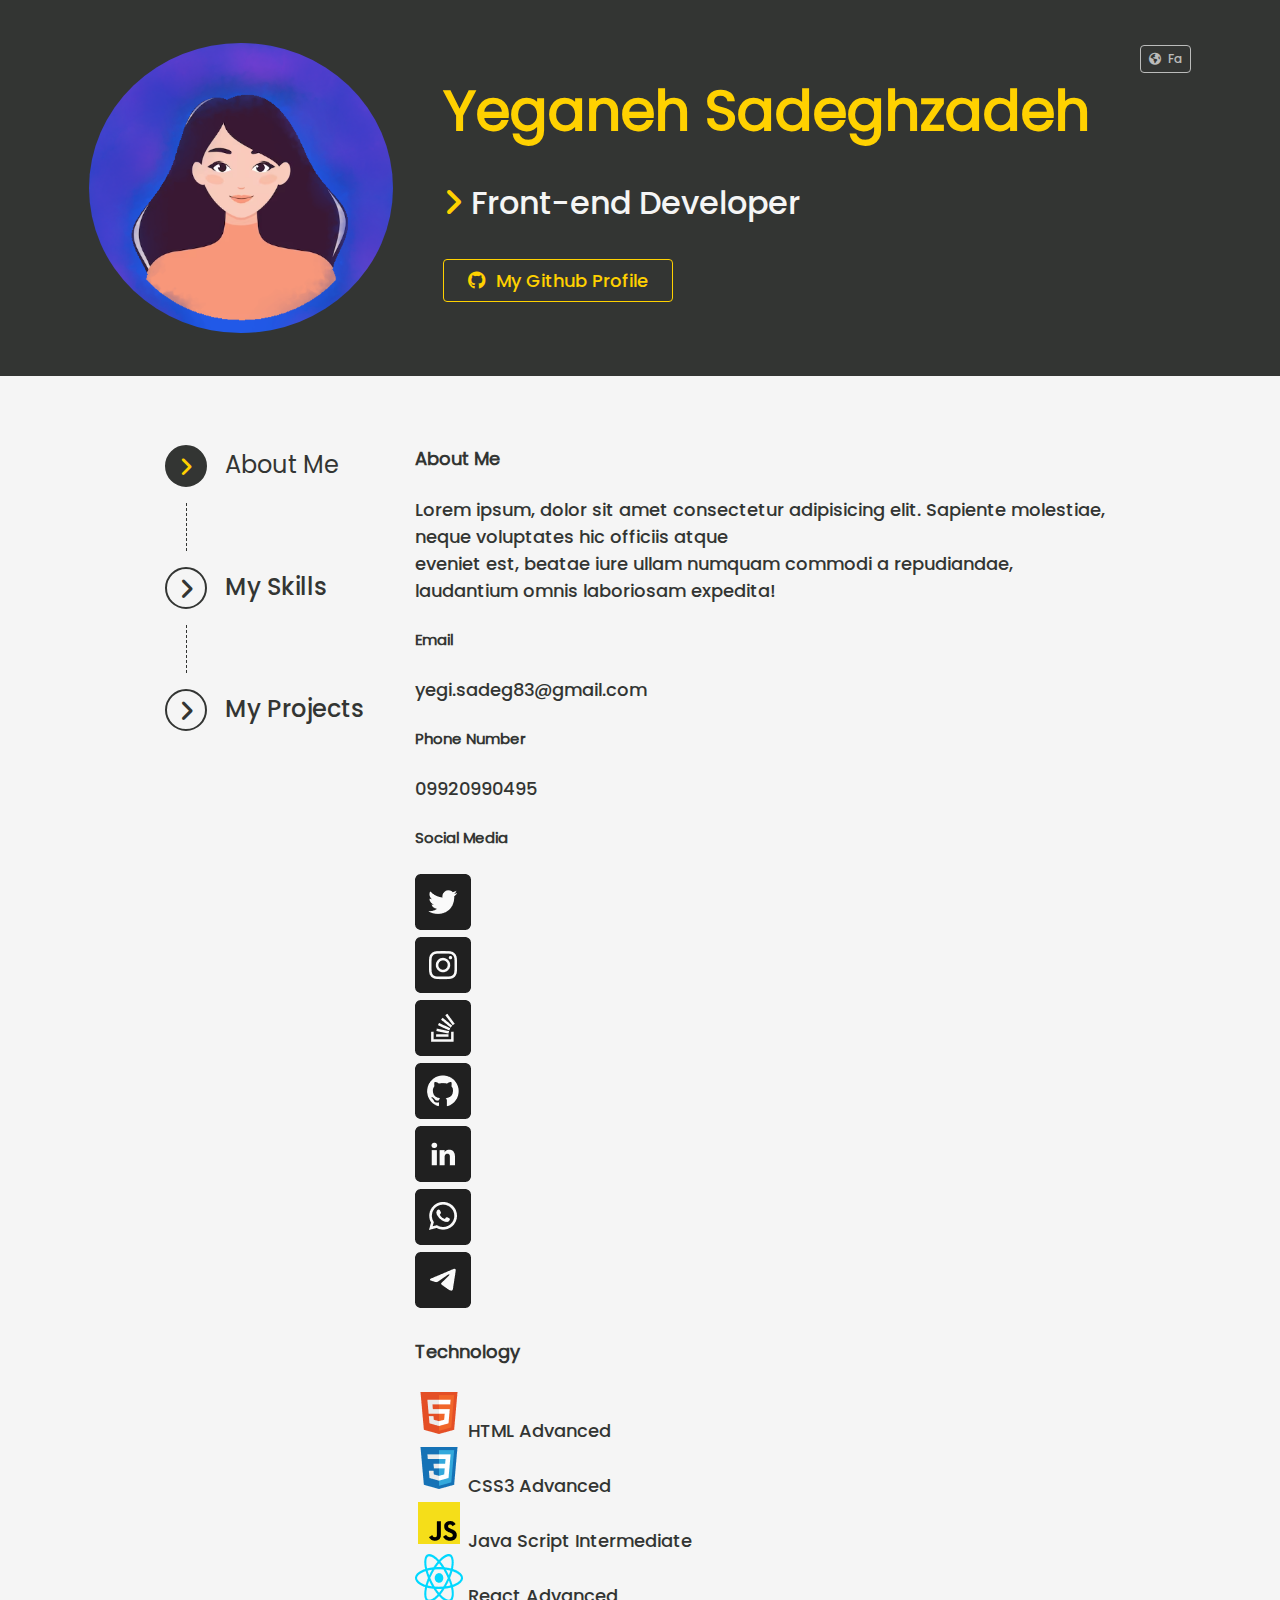
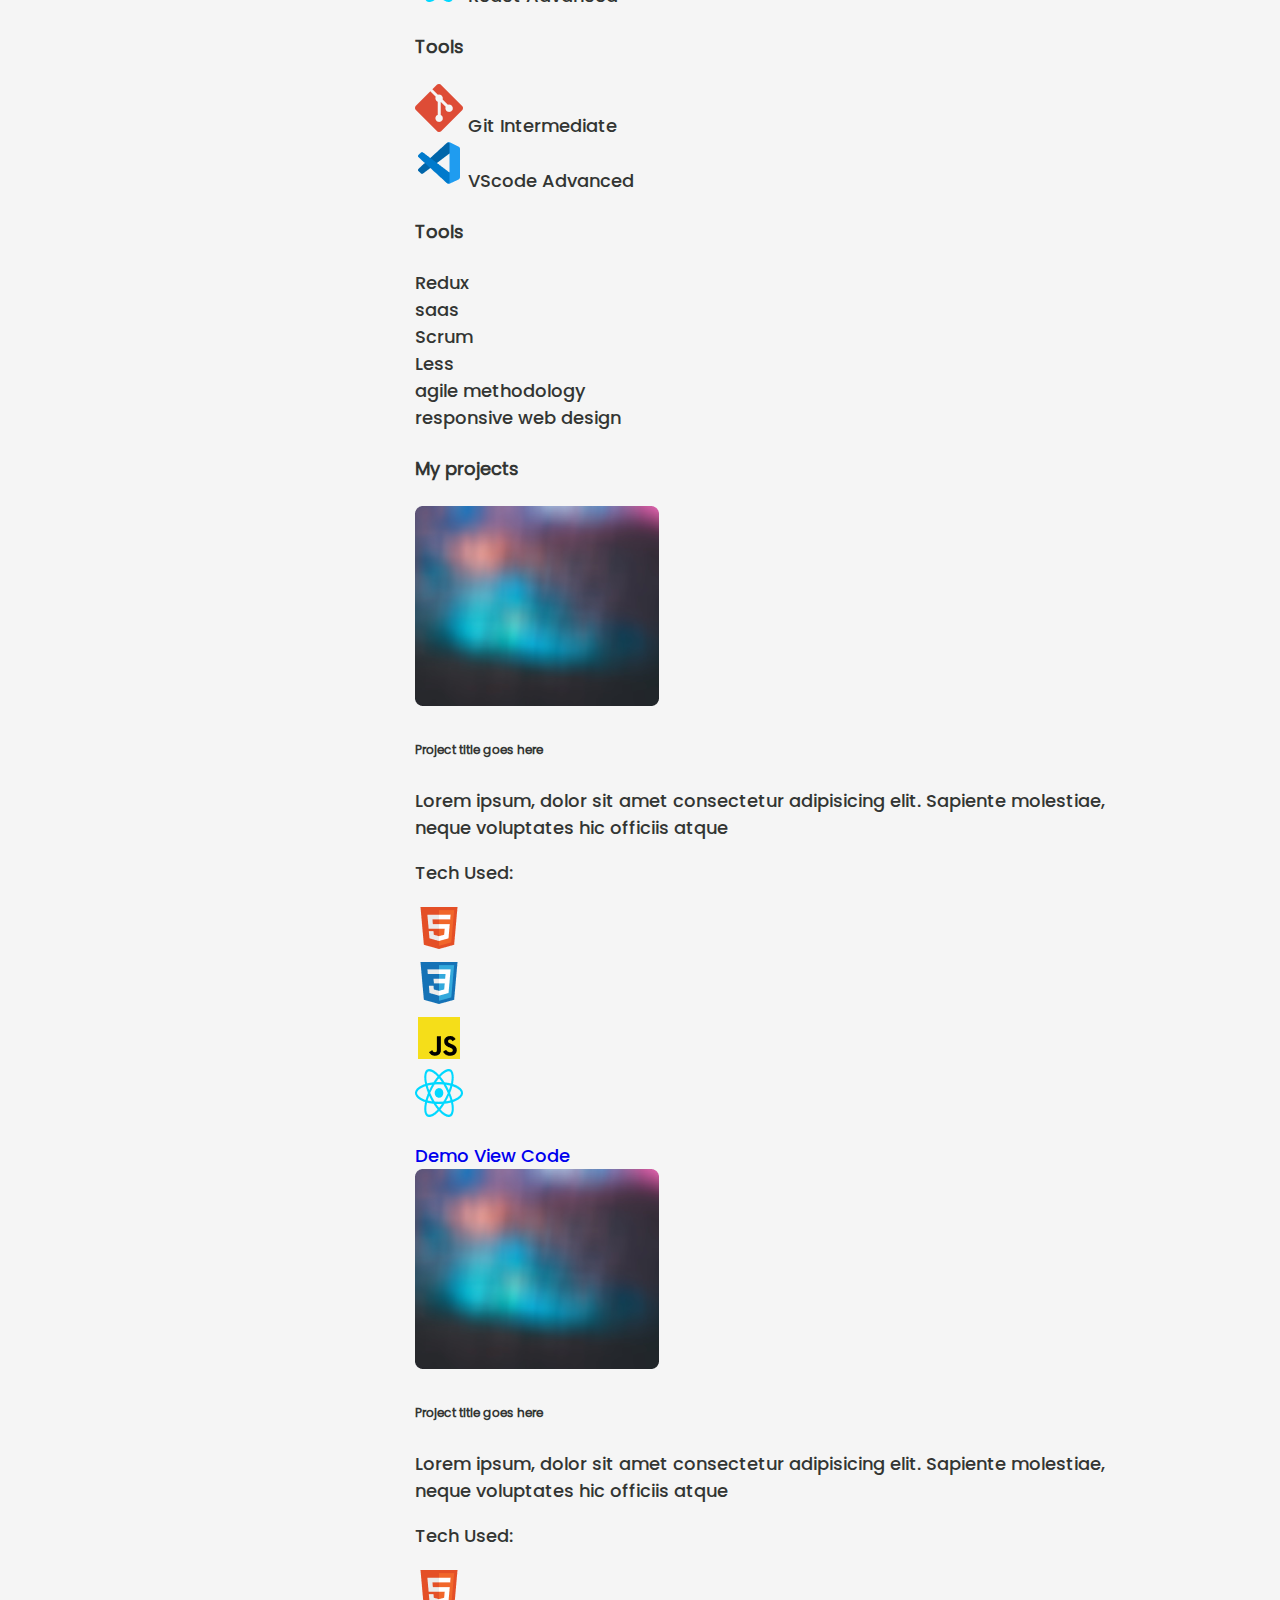
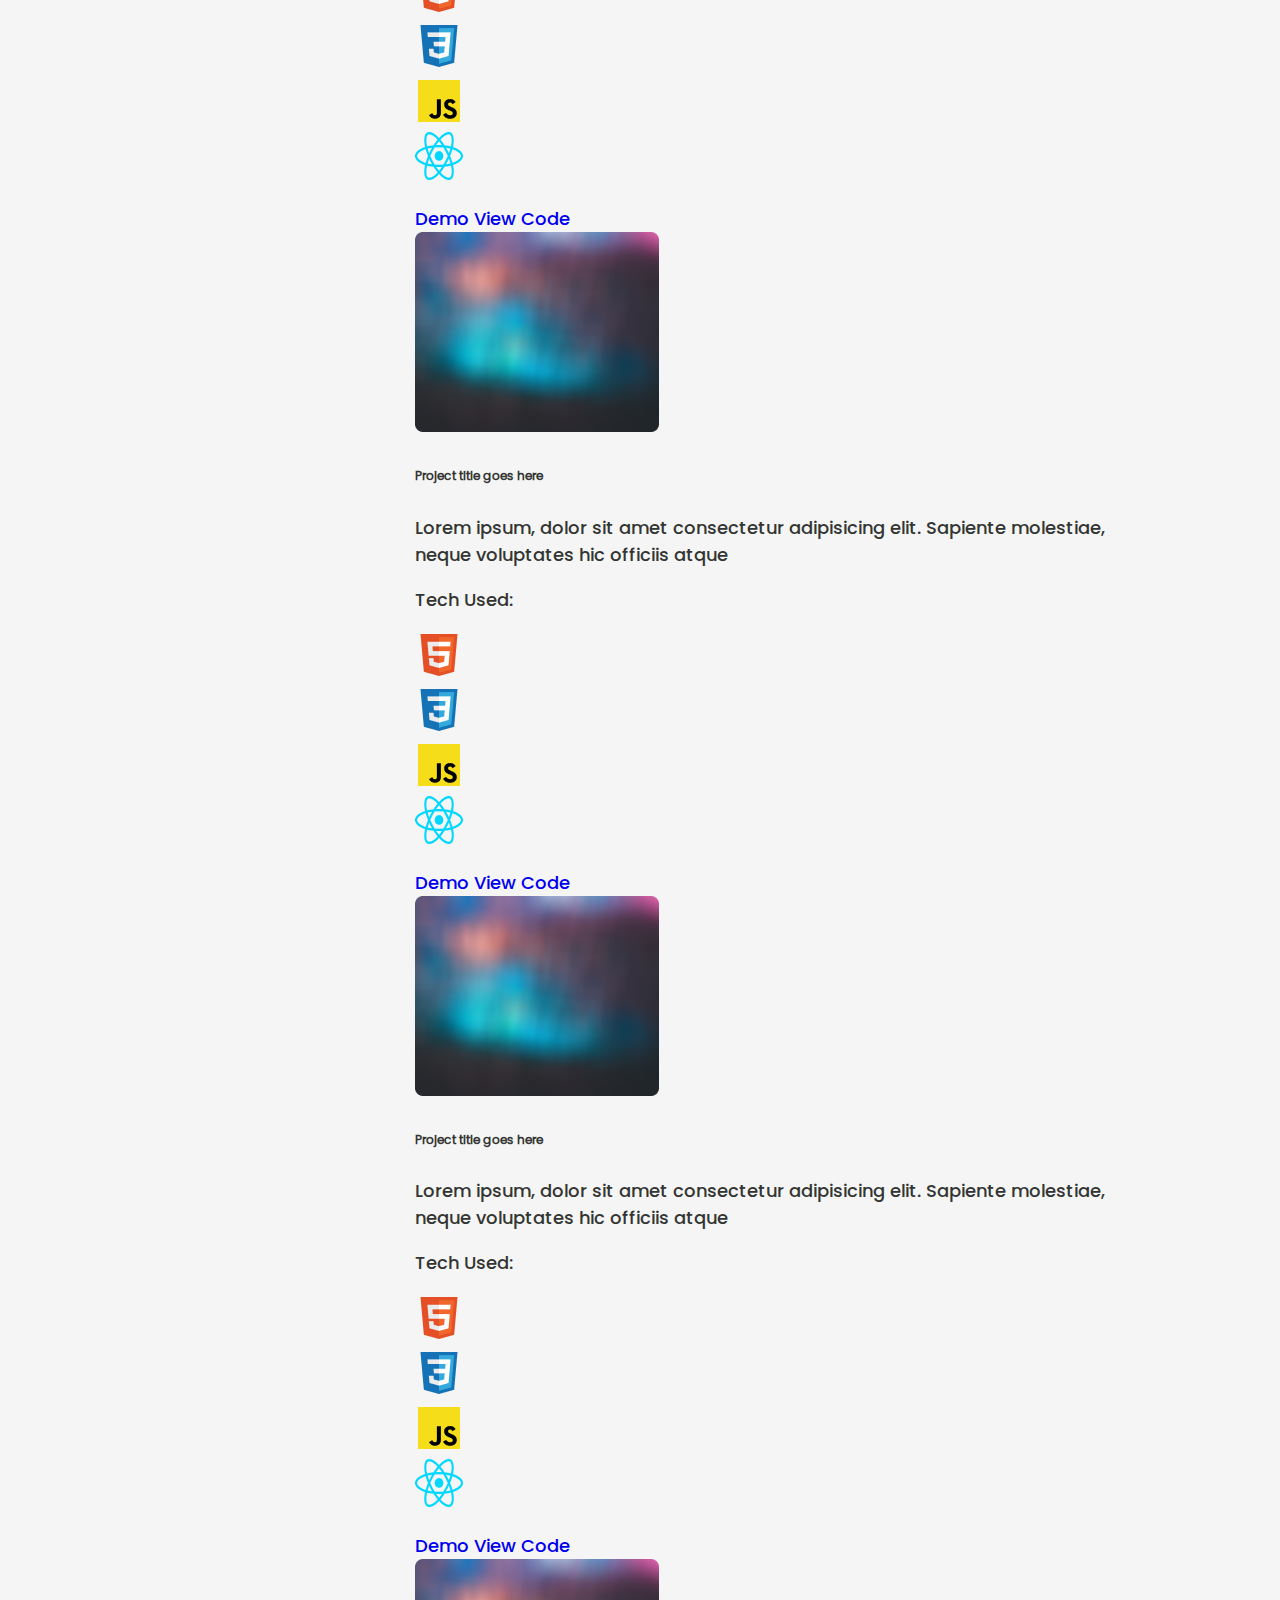
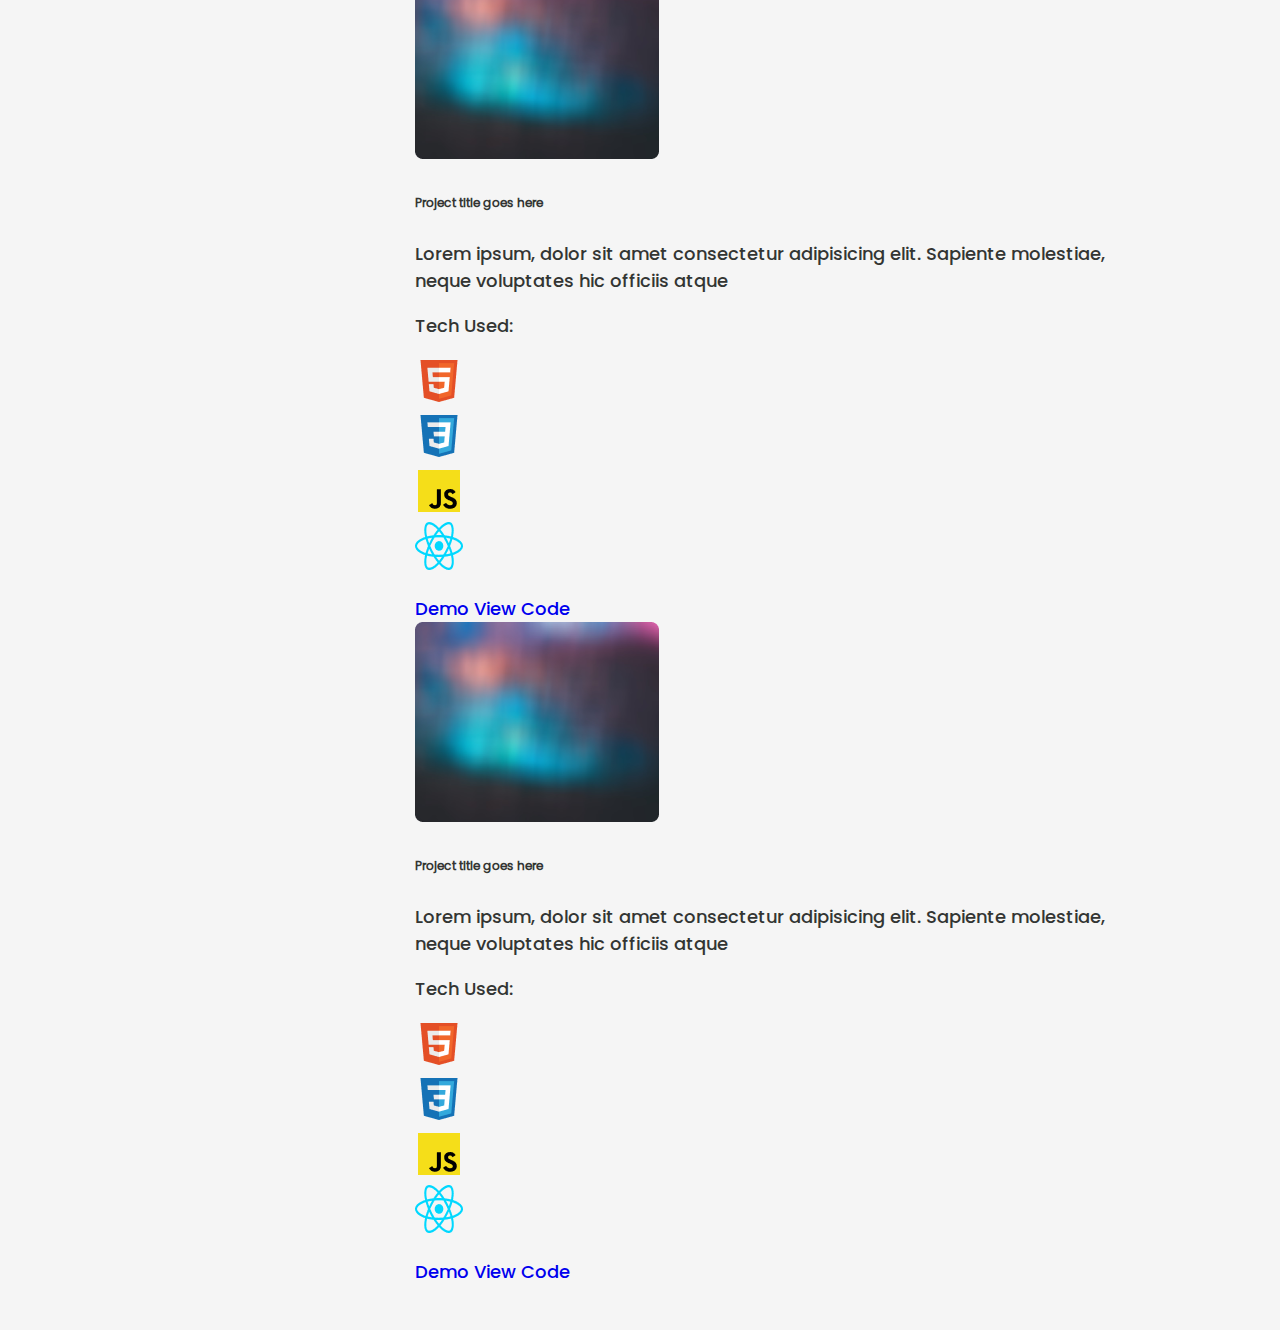
==== index.html @ edcf18b2 "Create header and navigation bar" ====
<!DOCTYPE html>
<html lang="en">
  <head>
    <meta charset="UTF-8" />
    <meta name="viewport" content="width=device-width, initial-scale=1.0" />
    <title>Yeganeh Sadeghzadeh</title>
    <link rel="shortcut icon" href="./Female favicon.ico" type="image/x-icon" />
    <link rel="stylesheet" href="./styles/fonts.css" />
    <link rel="stylesheet" href="./styles/style.css" />
    <link
      rel="stylesheet"
      href="./fontawesome-free-6.4.2-web/css/all.min.css"
    />
  </head>
  <body>
    <!-- header -->
    <header class="header">
      <img src="./assets/girl.prof.png" alt="A photo about me" />
      <div class="title">
        <h1>Yeganeh Sadeghzadeh</h1>
        <h2 class="position">
          <i class="fa-solid fa-angle-right"></i>
          Front-end Developer
        </h2>
        <a href="#" target="_blank" class="button">
          <i class="fa-brands fa-github"></i>
          My Github Profile</a
        >
      </div>
      <a href="#" class="lang">
        <i class="fa-solid fa-earth-americas"></i>
        Fa
      </a>
    </header>
    <div class="Container">
      <!-- navbar -->
      <nav>
        <ul>
          <li class="active">
            <span class="marker"><i class="fa-solid fa-angle-right"></i></span>
            About Me
          </li>
          <li>
            <span class="marker"><i class="fa-solid fa-angle-right"></i></span>
            My Skills
          </li>
          <li>
            <span class="marker"><i class="fa-solid fa-angle-right"></i></span>
            My Projects
          </li>
        </ul>
      </nav>
      <div class="sections">
        <!-- About me -->
        <section>
          <h4>About Me</h4>
          <p>
            Lorem ipsum, dolor sit amet consectetur adipisicing elit. Sapiente
            molestiae, neque voluptates hic officiis atque
            <br />
            eveniet est, beatae iure ullam numquam commodi a repudiandae,
            laudantium omnis laboriosam expedita!
          </p>
          <h5>Email</h5>
          <p>yegi.sadeg83@gmail.com</p>
          <h5>Phone Number</h5>
          <p>09920990495</p>
          <h5>Social Media</h5>

          <ul>
            <li>
              <a href="#" target="_blank">
                <img src="./assets/icons/social/twitter.png" alt="twitter" />
              </a>
            </li>

            <li>
              <a href="#" target="_blank">
                <img
                  src="./assets/icons/social/instagram.png"
                  alt="instagram"
                />
              </a>
            </li>

            <li>
              <a href="#" target="_blank">
                <img
                  src="./assets/icons/social/stackoverflow.png"
                  alt="stackoverflow"
                />
              </a>
            </li>

            <li>
              <a href="#" target="_blank">
                <img src="./assets/icons/social/github.png" alt="github" />
              </a>
            </li>

            <li>
              <a href="#" target="_blank">
                <img src="./assets/icons/social/linkedin.png" alt="linkedin" />
              </a>
            </li>

            <li>
              <a href="#" target="_blank">
                <img src="./assets/icons/social/whatsapp.png" alt="whatsapp" />
              </a>
            </li>

            <li>
              <a href="#" target="_blank">
                <img src="./assets/icons/social/telegram.png" alt="telegram" />
              </a>
            </li>
          </ul>
        </section>
        <!-- Skills -->
        <section>
          <h4>Technology</h4>
          <ul>
            <li>
              <img src="./assets/icons/html.png" alt="html" /> HTML Advanced
            </li>
            <li>
              <img src="./assets/icons/css.png" alt="css" /> CSS3 Advanced
            </li>
            <li>
              <img src="./assets/icons/js.png" alt="Javascript" /> Java Script
              Intermediate
            </li>
            <li>
              <img src="./assets/icons/react.png" alt="react" /> React Advanced
            </li>
          </ul>

          <h4>Tools</h4>
          <ul>
            <li>
              <img src="./assets/icons/git.png" alt="git" /> Git Intermediate
            </li>
            <li>
              <img src="./assets/icons/vscode.png" alt="vscode" /> VScode
              Advanced
            </li>
          </ul>

          <h4>Tools</h4>
          <ul>
            <li>Redux</li>
            <li>saas</li>
            <li>Scrum</li>
            <li>Less</li>
            <li>agile methodology</li>
            <li>responsive web design</li>
          </ul>
        </section>
        <section>
          <h4>My projects</h4>
          <div>
            <img src="./assets/placeholder.png" alt="placeholder img" />
            <h6>Project title goes here</h6>
            <p>
              Lorem ipsum, dolor sit amet consectetur adipisicing elit. Sapiente
              molestiae, neque voluptates hic officiis atque
            </p>
            Tech Used:
            <ul>
              <li><img src="./assets/icons/html.png" alt="html" /></li>
              <li><img src="./assets/icons/css.png" alt="css" /></li>
              <li><img src="./assets/icons/js.png" alt="Javascript" /></li>
              <li><img src="./assets/icons/react.png" alt="react" /></li>
            </ul>
            <a href="#">Demo</a>
            <a href="#">View Code</a>
          </div>
          <div>
            <img src="./assets/placeholder.png" alt="placeholder img" />
            <h6>Project title goes here</h6>
            <p>
              Lorem ipsum, dolor sit amet consectetur adipisicing elit. Sapiente
              molestiae, neque voluptates hic officiis atque
            </p>
            Tech Used:
            <ul>
              <li><img src="./assets/icons/html.png" alt="html" /></li>
              <li><img src="./assets/icons/css.png" alt="css" /></li>
              <li><img src="./assets/icons/js.png" alt="Javascript" /></li>
              <li><img src="./assets/icons/react.png" alt="react" /></li>
            </ul>
            <a href="#">Demo</a>
            <a href="#">View Code</a>
          </div>
          <div>
            <img src="./assets/placeholder.png" alt="placeholder img" />
            <h6>Project title goes here</h6>
            <p>
              Lorem ipsum, dolor sit amet consectetur adipisicing elit. Sapiente
              molestiae, neque voluptates hic officiis atque
            </p>
            Tech Used:
            <ul>
              <li><img src="./assets/icons/html.png" alt="html" /></li>
              <li><img src="./assets/icons/css.png" alt="css" /></li>
              <li><img src="./assets/icons/js.png" alt="Javascript" /></li>
              <li><img src="./assets/icons/react.png" alt="react" /></li>
            </ul>
            <a href="#">Demo</a>
            <a href="#">View Code</a>
          </div>
          <div>
            <img src="./assets/placeholder.png" alt="placeholder img" />
            <h6>Project title goes here</h6>
            <p>
              Lorem ipsum, dolor sit amet consectetur adipisicing elit. Sapiente
              molestiae, neque voluptates hic officiis atque
            </p>
            Tech Used:
            <ul>
              <li><img src="./assets/icons/html.png" alt="html" /></li>
              <li><img src="./assets/icons/css.png" alt="css" /></li>
              <li><img src="./assets/icons/js.png" alt="Javascript" /></li>
              <li><img src="./assets/icons/react.png" alt="react" /></li>
            </ul>
            <a href="#">Demo</a>
            <a href="#">View Code</a>
          </div>
          <div>
            <img src="./assets/placeholder.png" alt="placeholder img" />
            <h6>Project title goes here</h6>
            <p>
              Lorem ipsum, dolor sit amet consectetur adipisicing elit. Sapiente
              molestiae, neque voluptates hic officiis atque
            </p>
            Tech Used:
            <ul>
              <li><img src="./assets/icons/html.png" alt="html" /></li>
              <li><img src="./assets/icons/css.png" alt="css" /></li>
              <li><img src="./assets/icons/js.png" alt="Javascript" /></li>
              <li><img src="./assets/icons/react.png" alt="react" /></li>
            </ul>
            <a href="#">Demo</a>
            <a href="#">View Code</a>
          </div>
          <div>
            <img src="./assets/placeholder.png" alt="placeholder img" />
            <h6>Project title goes here</h6>
            <p>
              Lorem ipsum, dolor sit amet consectetur adipisicing elit. Sapiente
              molestiae, neque voluptates hic officiis atque
            </p>
            Tech Used:
            <ul>
              <li><img src="./assets/icons/html.png" alt="html" /></li>
              <li><img src="./assets/icons/css.png" alt="css" /></li>
              <li><img src="./assets/icons/js.png" alt="Javascript" /></li>
              <li><img src="./assets/icons/react.png" alt="react" /></li>
            </ul>
            <a href="#">Demo</a>
            <a href="#">View Code</a>
          </div>
        </section>
      </div>
    </div>
  </body>
</html>
---- styles/fonts.css ----
@font-face {
  font-family: "Poppins";
  src: url("../assets/fonts/woff/Poppins-Light.woff") format("woff"),
    url("../assets/fonts/ttf/Poppins-Light.ttf") format("ttf");
  font-weight: 300;
}

@font-face {
  font-family: "Poppins";
  src: url("../assets/fonts/woff/Poppins-Medium.woff") format("woff"),
    url("../assets/fonts/ttf/Poppins-Medium.ttf") format("ttf");
  font-weight: 400;
}

@font-face {
  font-family: "Poppins";
  src: url("../assets/fonts/woff/Poppins-Regular.woff") format("woff"),
    url("../assets/fonts/ttf/Poppins-Regular.ttf") format("ttf");
  font-weight: 500;
}
---- styles/style.css ----
/* GLOBALLY */

* {
  font-family: "Poppins", sans-serif;
  box-sizing: border-box;
}

body {
  background-color: #f5f5f5;
  margin: 0;
  font-size: 18px;
  color: #333533;
}

ul {
  list-style: none;
  padding: 0;
}

a {
  text-decoration: none;
}

h2 {
  font-weight: 400;
}

/* Container */

.header,
.Container {
  display: flex;
  justify-content: center;
  padding: 45px 0;
}

/* header */

.header {
  background-color: #333533;
  height: 376px;
  align-items: center;
}

.header img {
  /* width: 290px; */
  height: 290px;
  border-radius: 50%;
}

.header .title {
  margin: 0 50px;
}

.header .title h1 {
  font-size: 56px;
  margin: 0;
  line-height: 1;
}

.header .position {
  color: #f5f5f5;
  font-size: 32px;
  margin: 40px 0;
}

.header .position i,
.button,
.header .title h1,
.button i {
  color: #ffd100;
}

.button {
  border: 1px solid #ffd100;
  border-radius: 4px;
  padding: 8px 24px;
}

.button:hover,
.button:hover i {
  background-color: #ffd100;
  color: #333533;
}

.button i {
  margin-right: 6px;
}

.lang,
.lang i {
  color: #f5f5f5;
}

.lang i {
  margin-right: 4px;
}

.lang {
  border: 1px solid #f5f5f5;
  border-radius: 4px;
  padding: 4px 8px;
  font-size: 12px;
  opacity: 0.7;
  align-self: flex-start;
}

.lang:hover {
  opacity: 1;
}

/* navbar */

nav {
  width: 250px;
  font-size: 24px;
}

nav ul li {
  cursor: pointer;
}

nav li.active {
  font-weight: 500;
}

nav ul li .marker {
  width: 42px;
  height: 42px;
  line-height: 42px;
  border: 2px solid #333533;
  border-radius: 50%;
  display: inline-block;
  text-align: center;
  vertical-align: middle;
  margin-right: 12px;
}

nav ul li.active .marker,
nav ul li:hover .marker {
  background-color: #333533;
  color: #ffd100;
  font-size: 22px;
}

nav ul li:not(:last-child)::after {
  content: "";
  display: block;
  border-left: 1px dashed #333533;
  height: 48px;
  margin: 16px 0 16px 21px;
}

/* sections */

.sections {
  width: 700px;
}
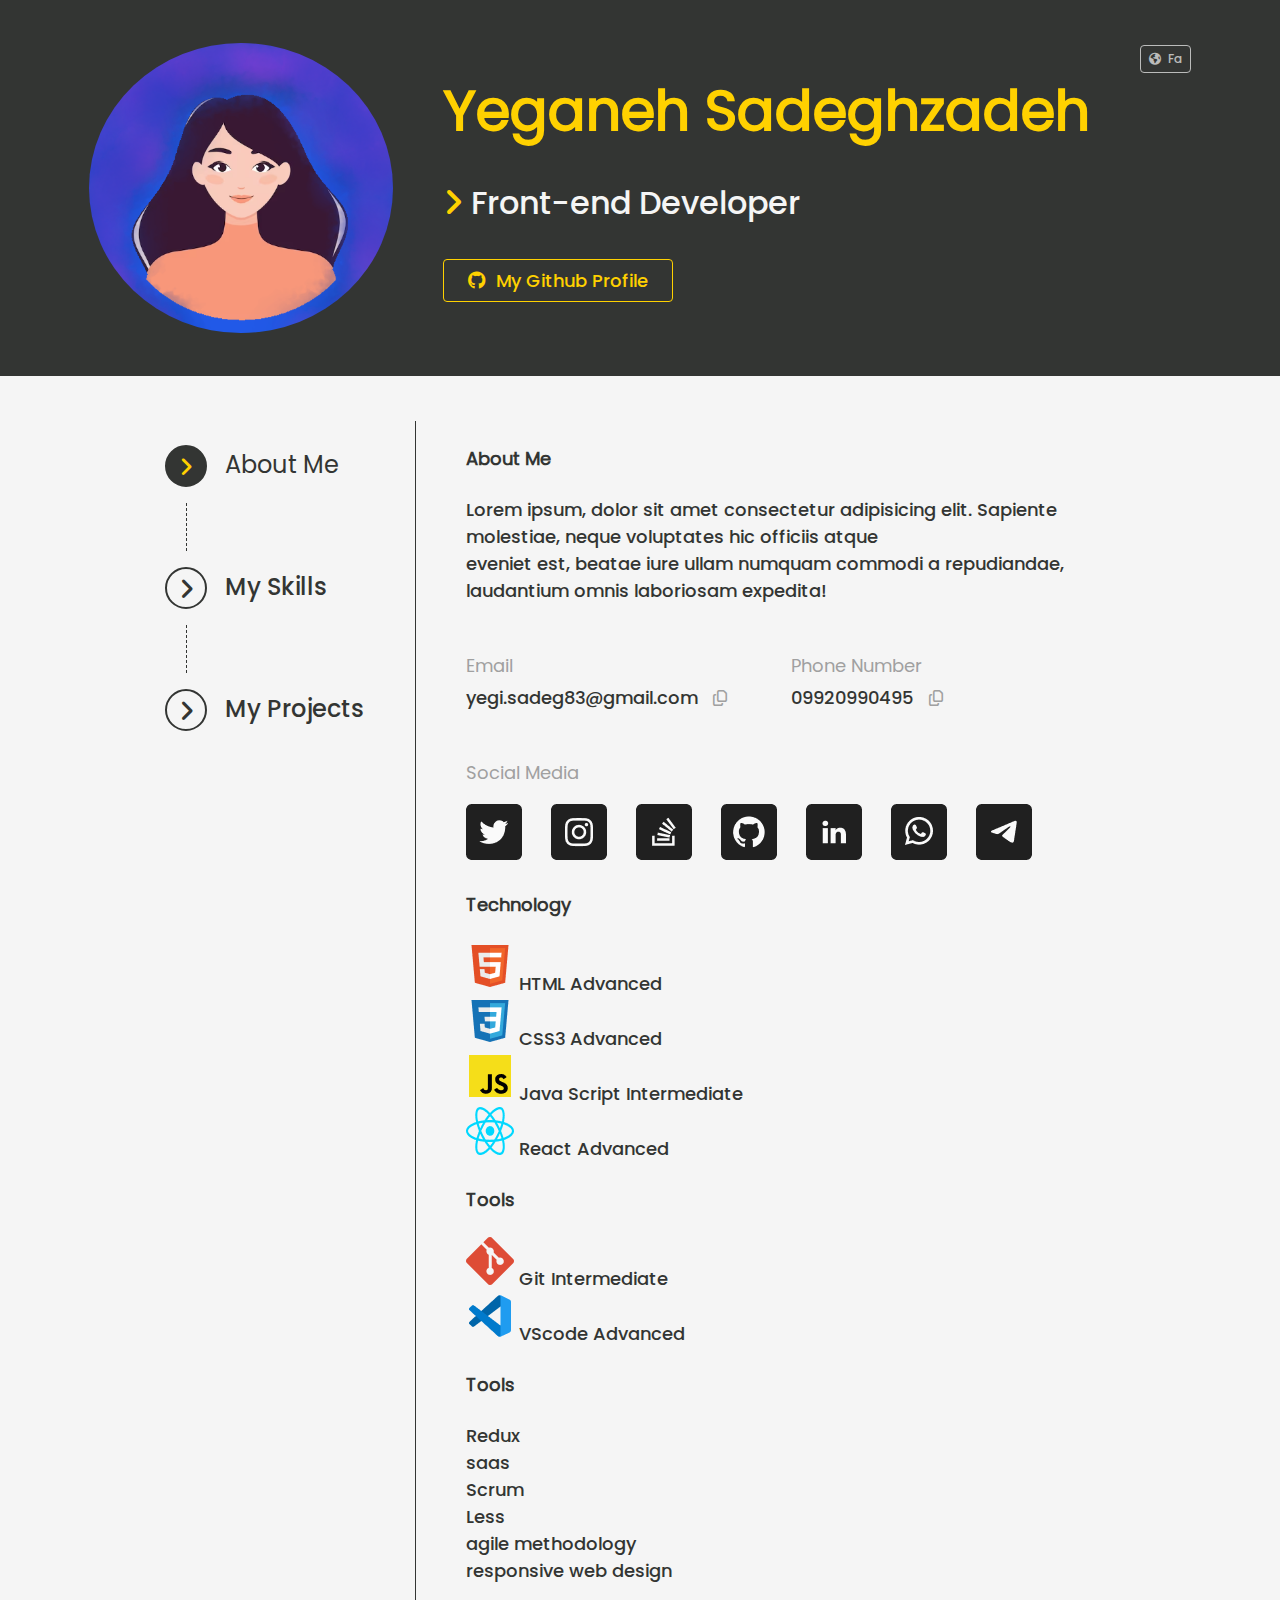
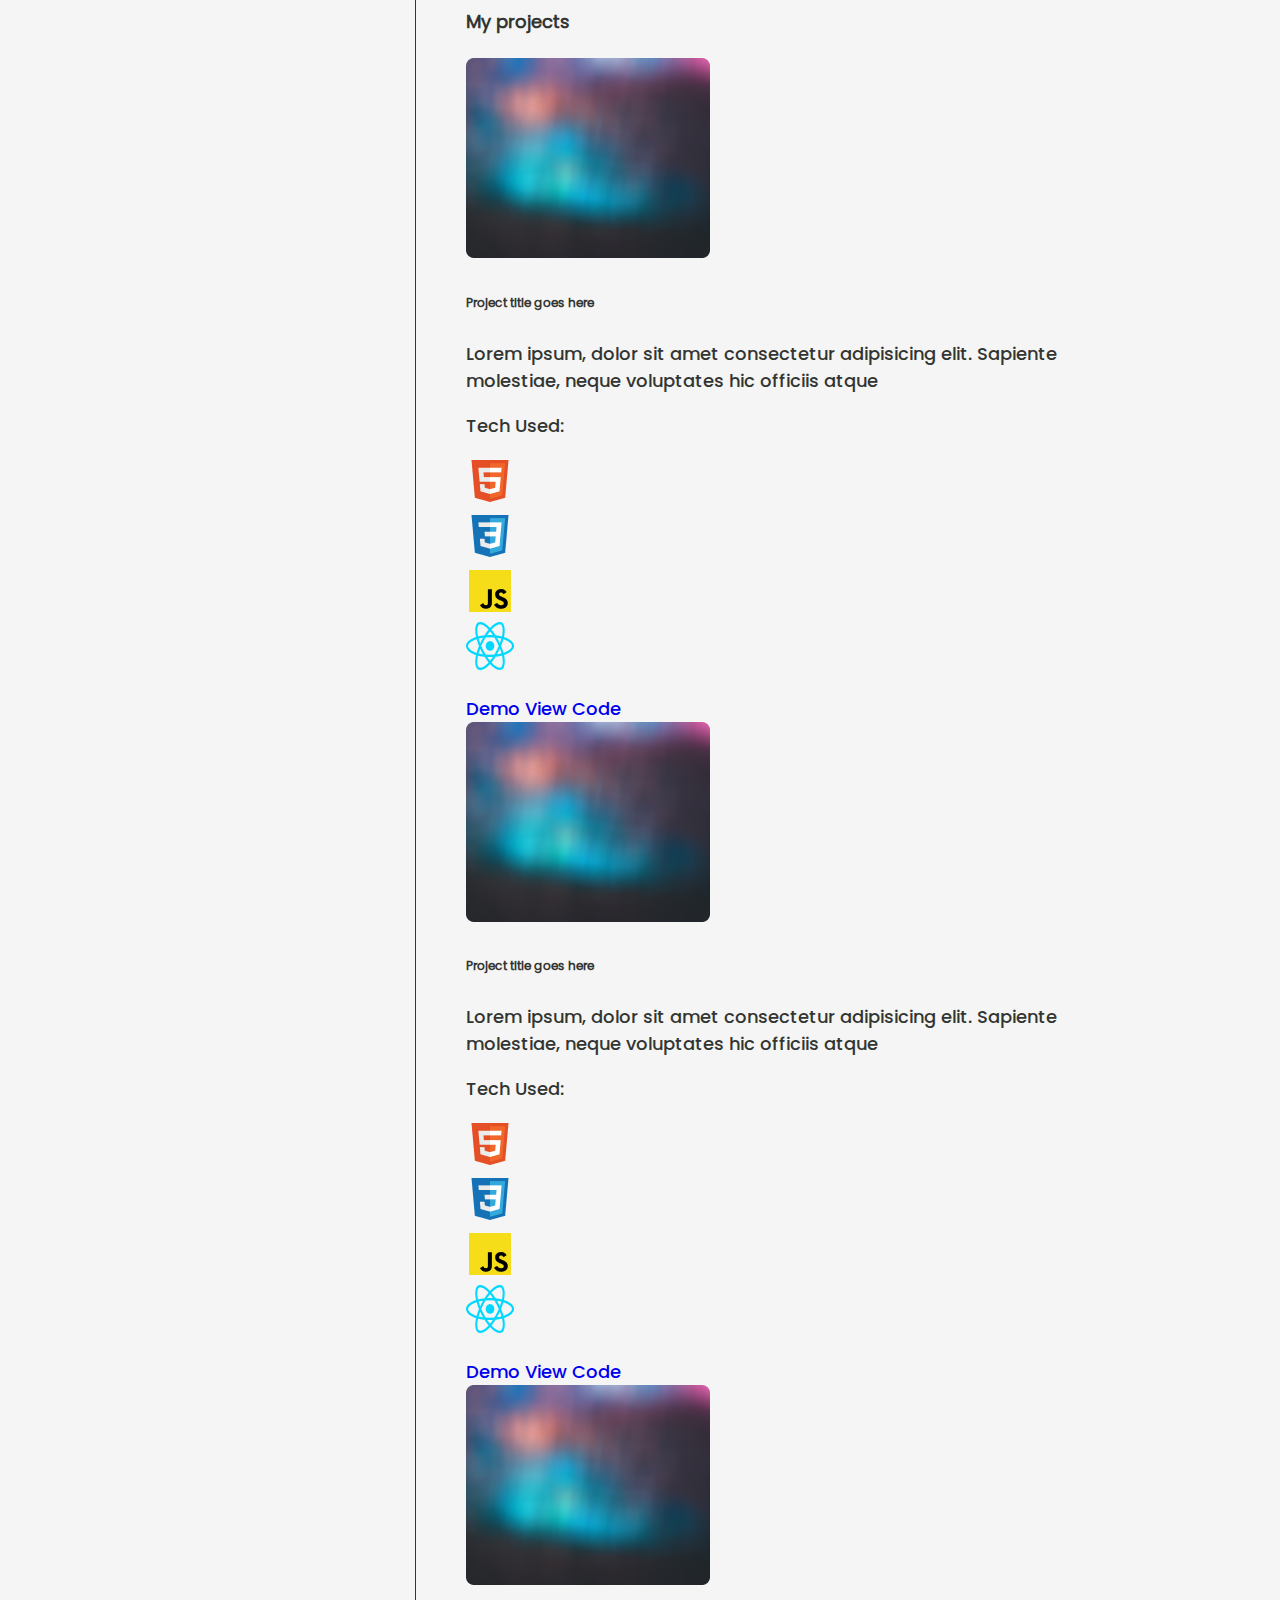
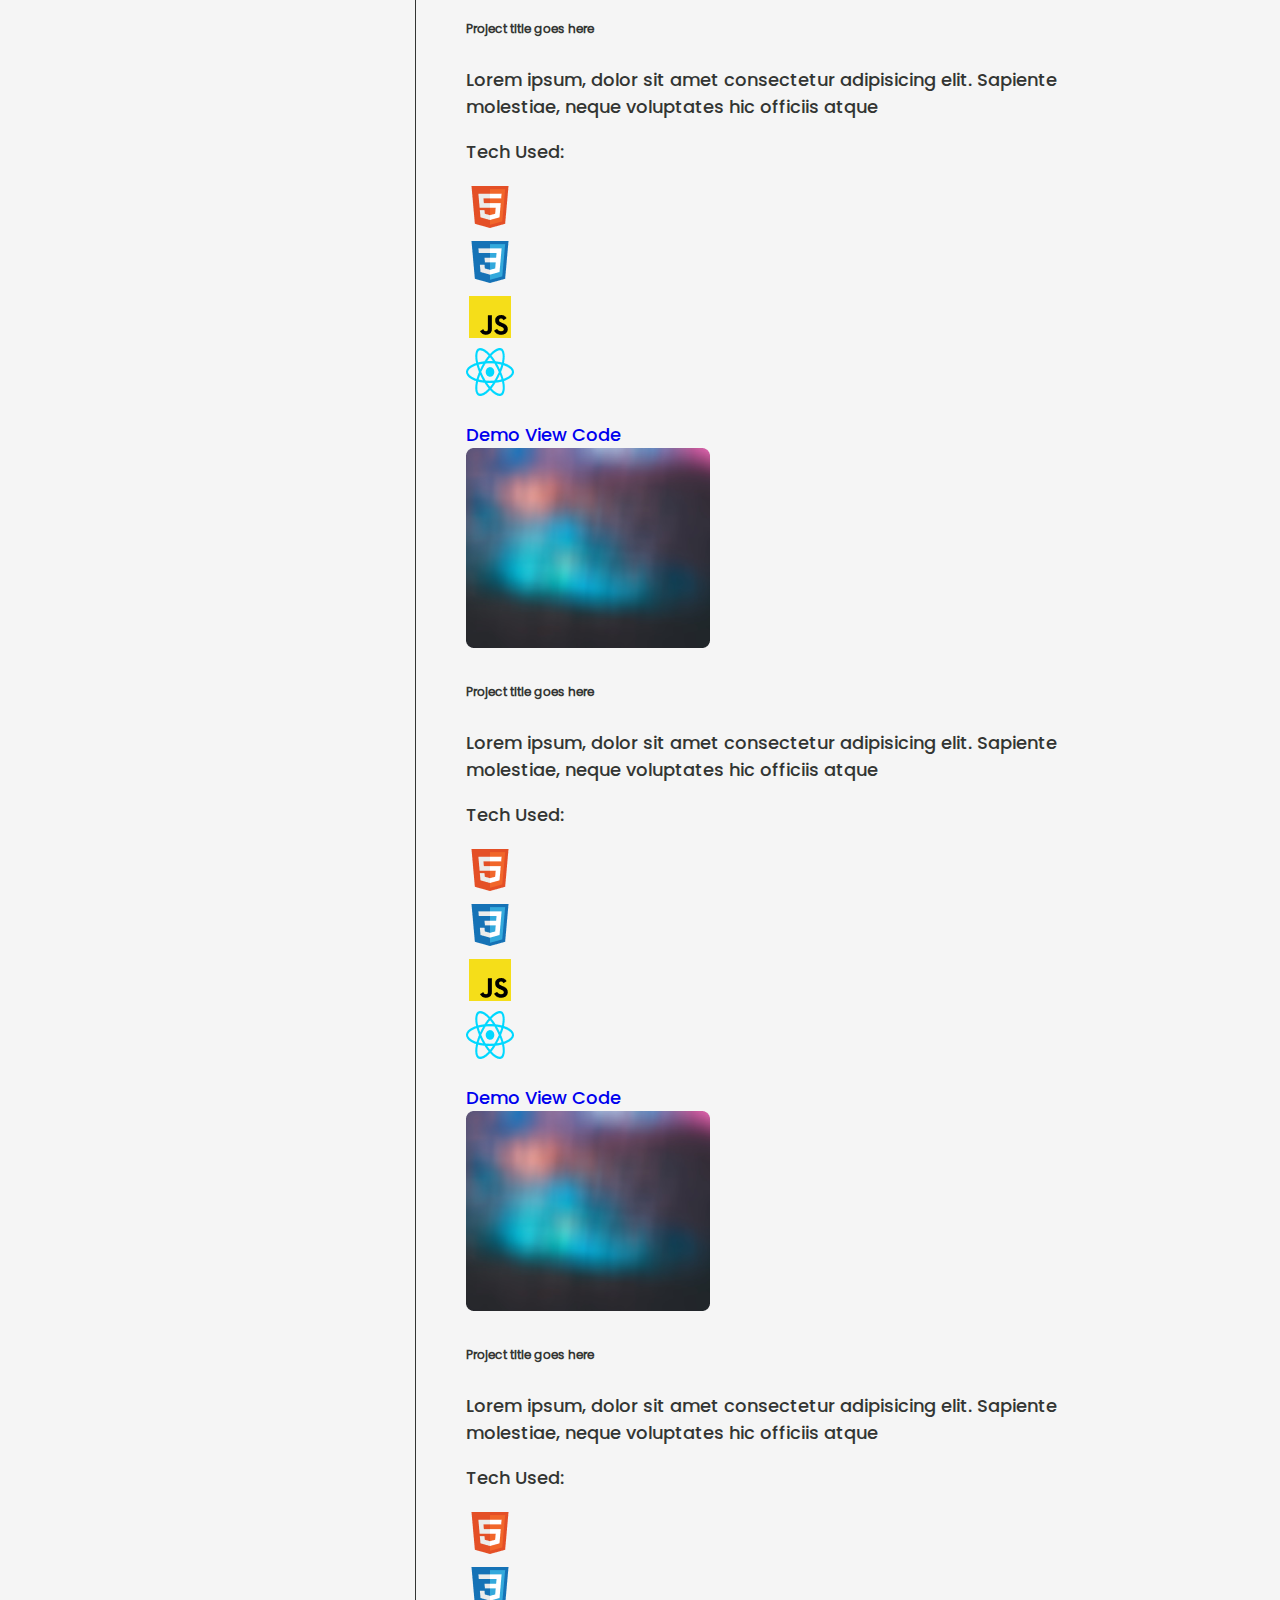
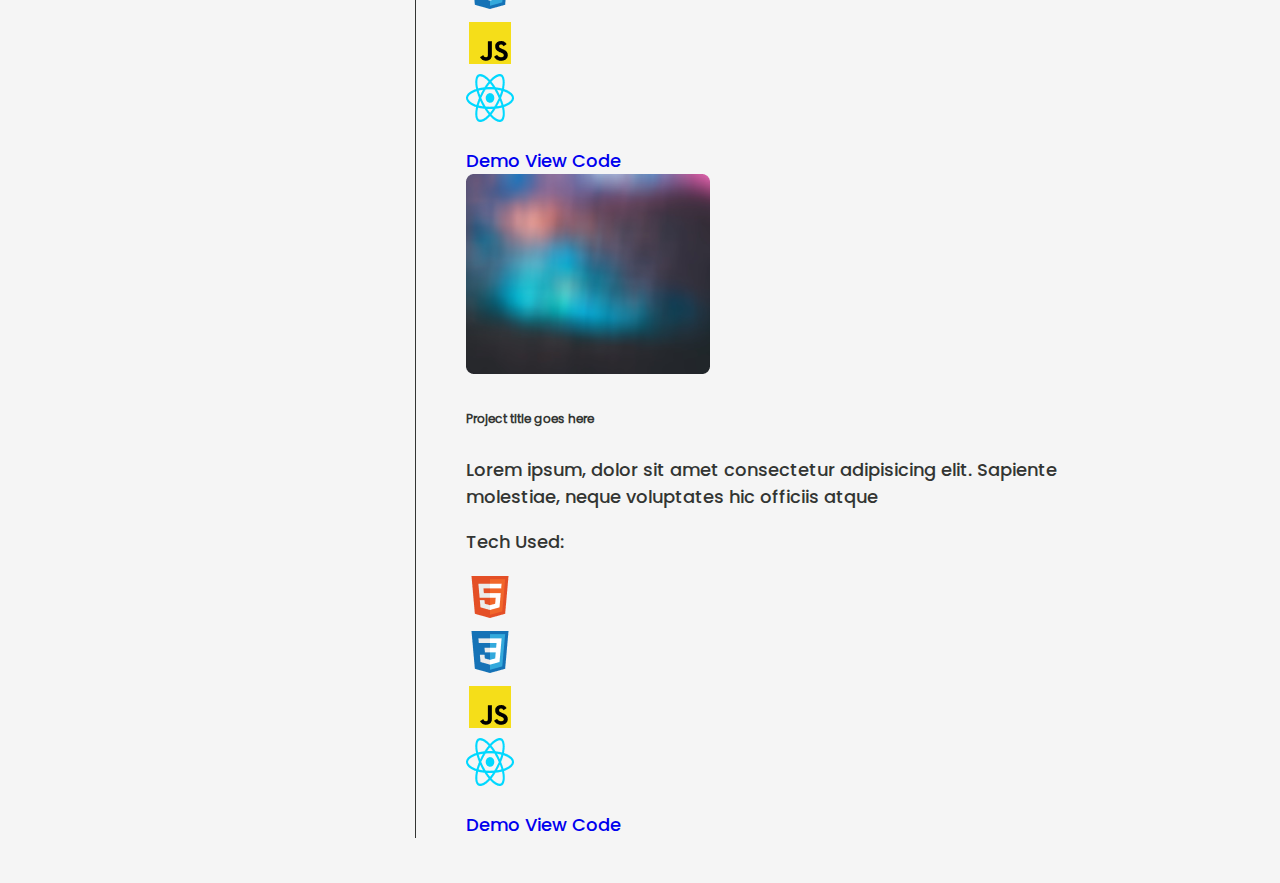
==== commit a24fbf53: "Create  About Me section" ====
--- a/index.html
+++ b/index.html
@@ -61,58 +61,64 @@
             eveniet est, beatae iure ullam numquam commodi a repudiandae,
             laudantium omnis laboriosam expedita!
           </p>
-          <h5>Email</h5>
-          <p>yegi.sadeg83@gmail.com</p>
-          <h5>Phone Number</h5>
-          <p>09920990495</p>
+          <div class="contact">
+            <div>
+              <h5>Email</h5>
+              <p>
+                yegi.sadeg83@gmail.com
+                <i class="fa-regular fa-copy"></i>
+              </p>
+            </div>
+            <div>
+              <h5>Phone Number</h5>
+              <p>
+                09920990495
+                <i class="fa-regular fa-copy"></i>
+              </p>
+            </div>
+          </div>
           <h5>Social Media</h5>
 
-          <ul>
-            <li>
-              <a href="#" target="_blank">
-                <img src="./assets/icons/social/twitter.png" alt="twitter" />
-              </a>
-            </li>
-
-            <li>
-              <a href="#" target="_blank">
-                <img
-                  src="./assets/icons/social/instagram.png"
-                  alt="instagram"
-                />
-              </a>
-            </li>
-
-            <li>
-              <a href="#" target="_blank">
-                <img
-                  src="./assets/icons/social/stackoverflow.png"
-                  alt="stackoverflow"
-                />
-              </a>
-            </li>
-
-            <li>
-              <a href="#" target="_blank">
-                <img src="./assets/icons/social/github.png" alt="github" />
-              </a>
-            </li>
-
-            <li>
-              <a href="#" target="_blank">
-                <img src="./assets/icons/social/linkedin.png" alt="linkedin" />
-              </a>
-            </li>
-
-            <li>
-              <a href="#" target="_blank">
-                <img src="./assets/icons/social/whatsapp.png" alt="whatsapp" />
-              </a>
-            </li>
-
-            <li>
-              <a href="#" target="_blank">
-                <img src="./assets/icons/social/telegram.png" alt="telegram" />
+          <ul class="socials">
+            <li>
+              <a href="#" target="_blank">
+                <span class="twitter"></span>
+              </a>
+            </li>
+
+            <li>
+              <a href="#" target="_blank">
+                <span class="instagram"></span>
+              </a>
+            </li>
+
+            <li>
+              <a href="#" target="_blank">
+                <span class="stackoverflow"></span>
+              </a>
+            </li>
+
+            <li>
+              <a href="#" target="_blank">
+                <span class="github"></span>
+              </a>
+            </li>
+
+            <li>
+              <a href="#" target="_blank">
+                <span class="linkedin"></span>
+              </a>
+            </li>
+
+            <li>
+              <a href="#" target="_blank">
+                <span class="whatsapp"></span>
+              </a>
+            </li>
+
+            <li>
+              <a href="#" target="_blank">
+                <span class="telegram"></span>
               </a>
             </li>
           </ul>
--- a/styles/style.css
+++ b/styles/style.css
@@ -23,6 +23,13 @@
 
 h2 {
   font-weight: 400;
+}
+
+h5 {
+  margin-bottom: 5px;
+  color: #a0a0a0;
+  font-weight: 500;
+  font-size: 18px;
 }
 
 /* Container */
@@ -155,4 +162,108 @@
 
 .sections {
   width: 700px;
-}
+  border-left: 1px solid #333533;
+  padding-left: 50px;
+}
+
+.contact {
+  display: flex;
+}
+
+.contact div {
+  width: 50%;
+}
+
+.contact p {
+  margin-top: 0;
+}
+
+.contact p i {
+  margin-left: 10px;
+  font-size: 16px;
+  color: #a0a0a0;
+  cursor: pointer;
+}
+
+.contact p i:hover {
+  color: #333533;
+}
+
+.socials li {
+  display: inline-block;
+  margin-right: 24px;
+}
+
+.socials li span {
+  display: inline-block;
+  width: 56px;
+  height: 56px;
+}
+
+.socials li span.twitter {
+  background-image: url(../assets/icons/social/twitter.png);
+}
+
+.socials li:hover span.twitter {
+  background-image: url(../assets/icons/social/twitter-hover.png);
+}
+
+
+.socials li span.instagram {
+  background-image: url(../assets/icons/social/instagram.png);
+}
+
+.socials li:hover span.instagram {
+  background-image: url(../assets/icons/social/instagram-hover.png);
+}
+
+
+
+.socials li span.stackoverflow {
+  background-image: url(../assets/icons/social/stackoverflow.png);
+}
+
+.socials li:hover span.stackoverflow {
+  background-image: url(../assets/icons/social/stackoverflow-hover.png);
+}
+
+
+
+.socials li span.github {
+  background-image: url(../assets/icons/social/github.png);
+}
+
+.socials li:hover span.github {
+  background-image: url(../assets/icons/social/github-hover.png);
+}
+
+
+
+.socials li span.linkedin {
+  background-image: url(../assets/icons/social/linkedin.png);
+}
+
+.socials li:hover span.linkedin {
+  background-image: url(../assets/icons/social/linkedin-hover.png);
+}
+
+
+
+.socials li span.whatsapp {
+  background-image: url(../assets/icons/social/whatsapp.png);
+}
+
+.socials li:hover span.whatsapp {
+  background-image: url(../assets/icons/social/whatsapp-hover.png);
+}
+
+
+
+.socials li span.telegram {
+  background-image: url(../assets/icons/social/telegram.png);
+}
+
+.socials li:hover span.telegram {
+  background-image: url(../assets/icons/social/telegram-hover.png);
+}
+
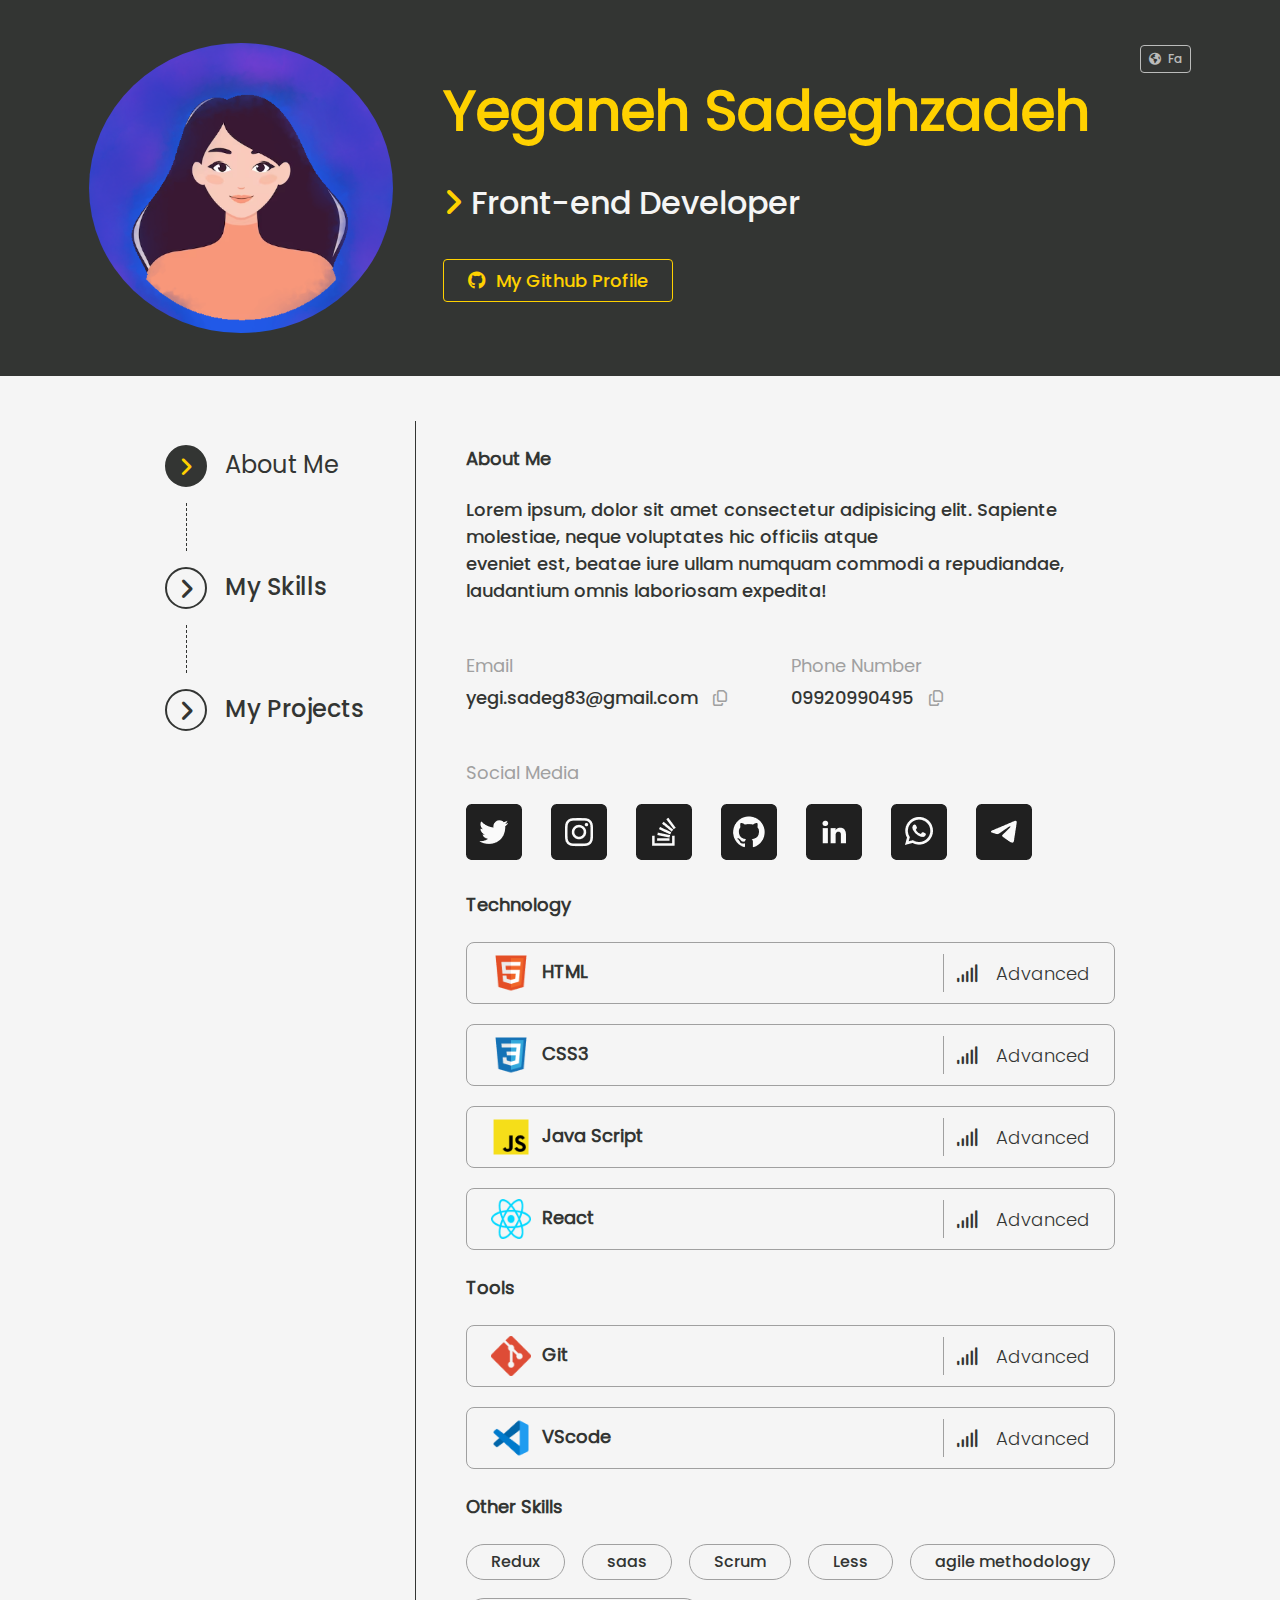
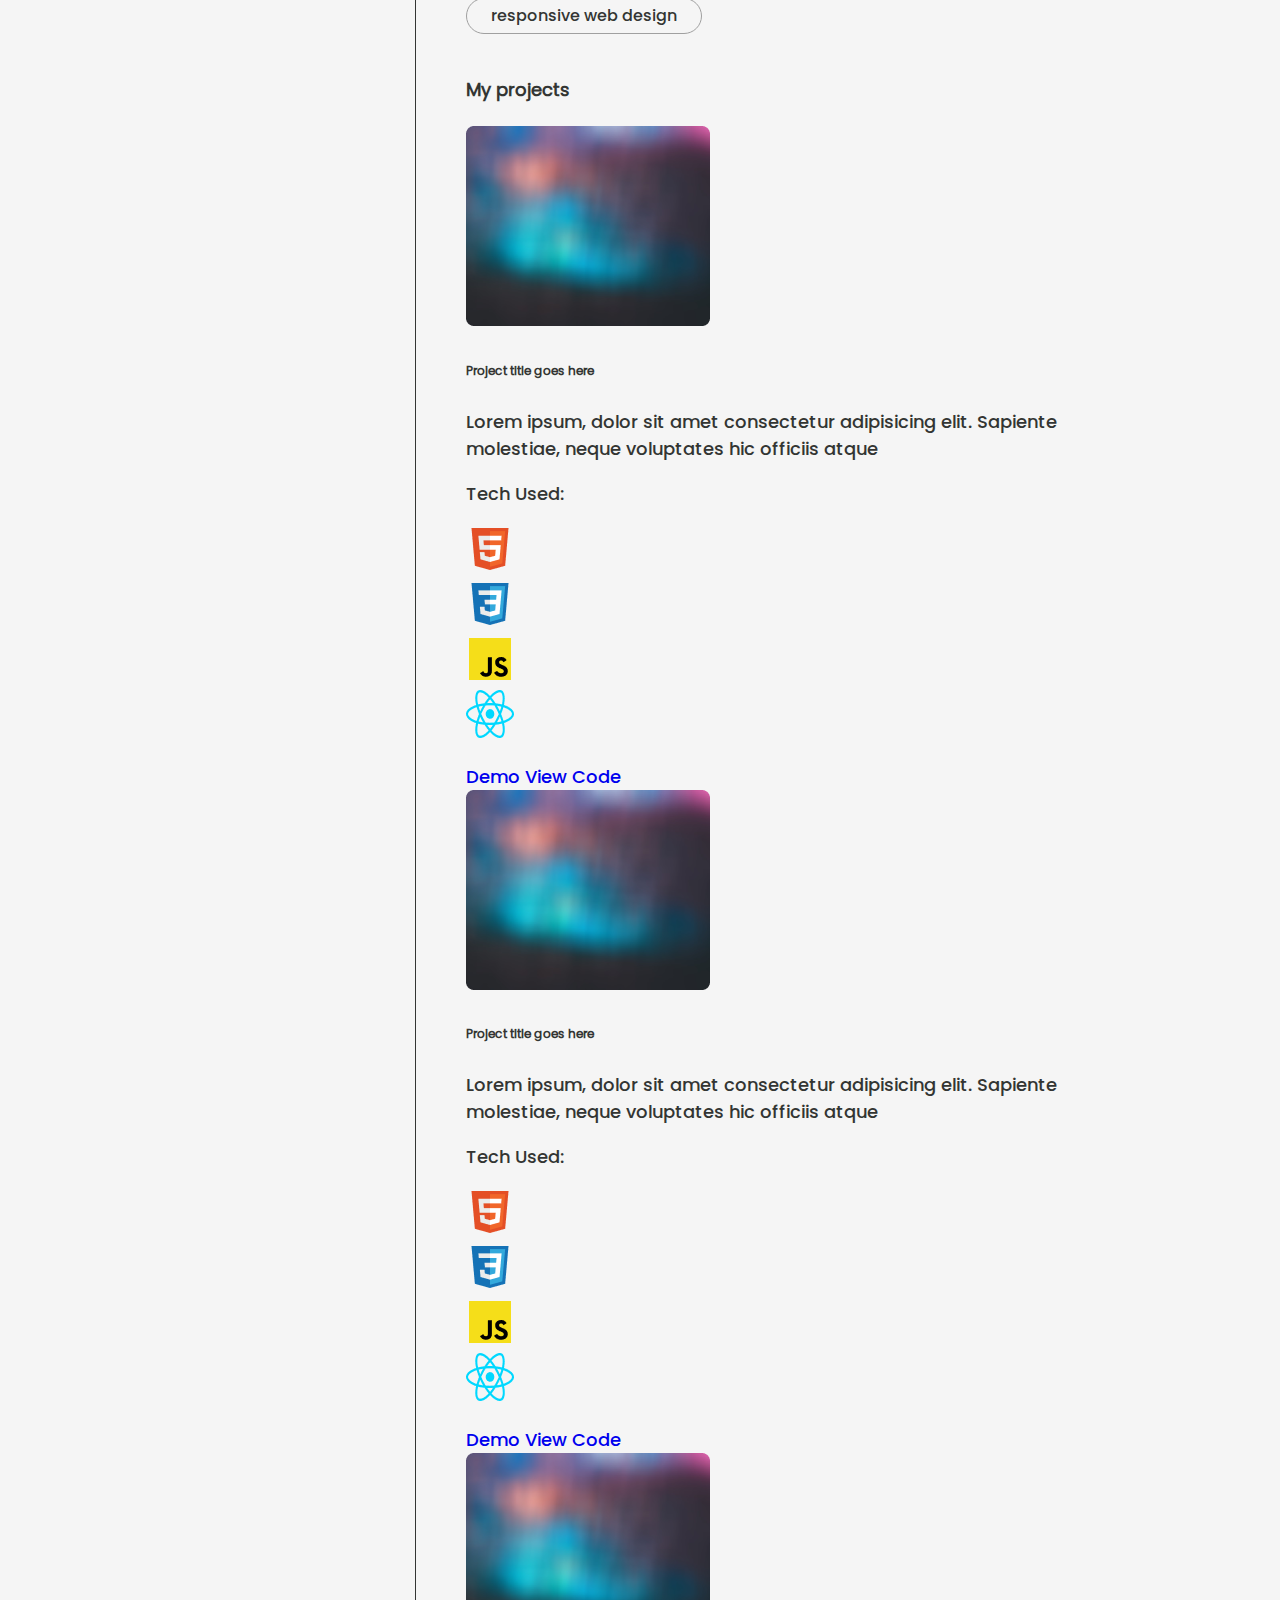
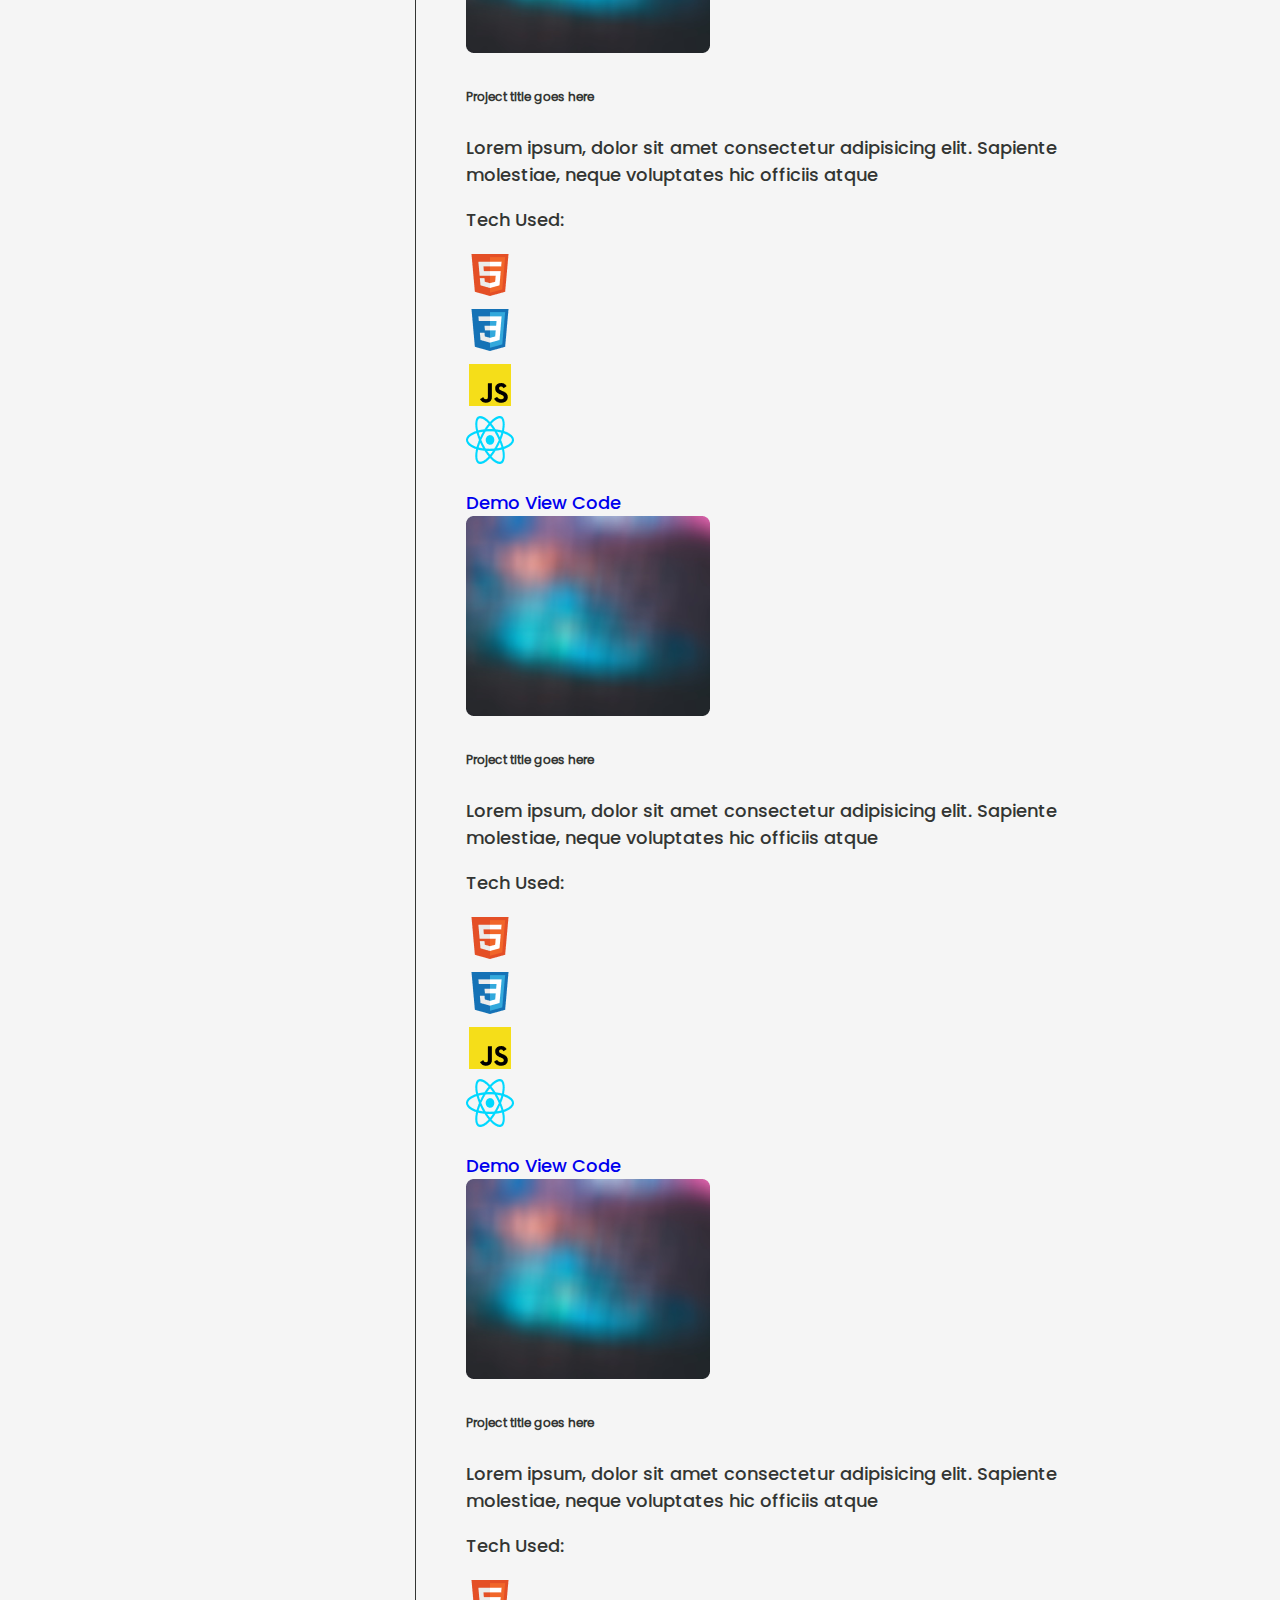
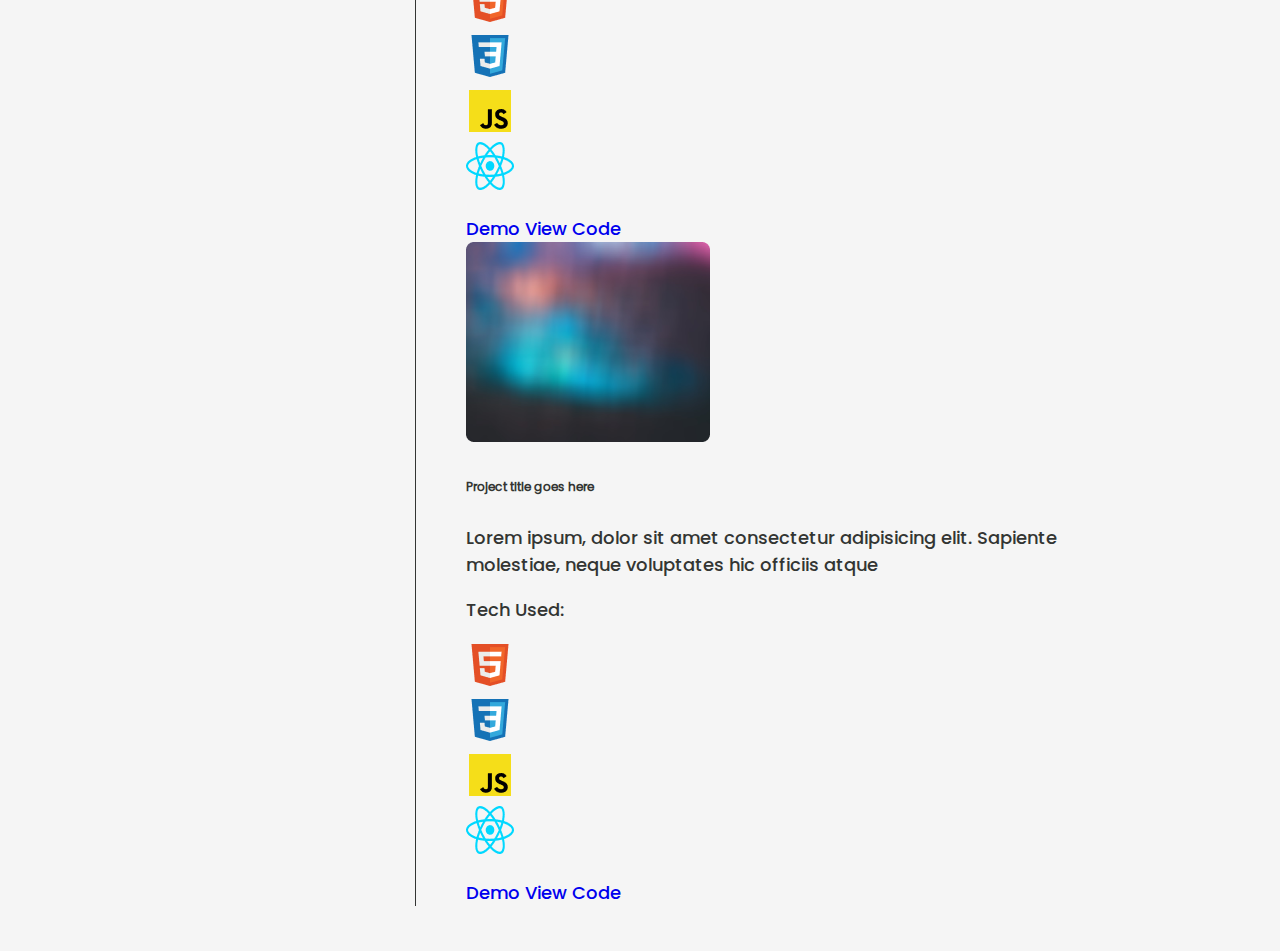
==== commit f5843969: "Creating the Skills section" ====
--- a/index.html
+++ b/index.html
@@ -126,41 +126,58 @@
         <!-- Skills -->
         <section>
           <h4>Technology</h4>
-          <ul>
-            <li>
-              <img src="./assets/icons/html.png" alt="html" /> HTML Advanced
-            </li>
-            <li>
-              <img src="./assets/icons/css.png" alt="css" /> CSS3 Advanced
-            </li>
-            <li>
-              <img src="./assets/icons/js.png" alt="Javascript" /> Java Script
-              Intermediate
-            </li>
-            <li>
-              <img src="./assets/icons/react.png" alt="react" /> React Advanced
+          <ul class="skills">
+            <li>
+              <span class="title">
+                <img src="./assets/icons/html.png" alt="html" /> HTML</span
+              >
+              <span> <i class="fa-solid fa-signal"></i> Advanced</span>
+            </li>
+            <li>
+              <span class="title"
+                ><img src="./assets/icons/css.png" alt="css" /> CSS3 </span
+              ><span> <i class="fa-solid fa-signal"></i> Advanced</span>
+            </li>
+            <li>
+              <span class="title"
+                ><img src="./assets/icons/js.png" alt="Javascript" /> Java
+                Script</span
+              >
+              <span> <i class="fa-solid fa-signal"></i> Advanced</span>
+            </li>
+            <li>
+              <span class="title"
+                ><img src="./assets/icons/react.png" alt="react" /> React</span
+              >
+              <span> <i class="fa-solid fa-signal"></i> Advanced</span>
             </li>
           </ul>
 
           <h4>Tools</h4>
-          <ul>
-            <li>
-              <img src="./assets/icons/git.png" alt="git" /> Git Intermediate
-            </li>
-            <li>
-              <img src="./assets/icons/vscode.png" alt="vscode" /> VScode
-              Advanced
-            </li>
-          </ul>
-
-          <h4>Tools</h4>
-          <ul>
-            <li>Redux</li>
-            <li>saas</li>
-            <li>Scrum</li>
-            <li>Less</li>
-            <li>agile methodology</li>
-            <li>responsive web design</li>
+          <ul class="skills">
+            <li>
+              <span class="title"
+                ><img src="./assets/icons/git.png" alt="git" /> Git</span
+              >
+              <span> <i class="fa-solid fa-signal"></i> Advanced</span>
+            </li>
+            <li>
+              <span class="title"
+                ><img src="./assets/icons/vscode.png" alt="vscode" />
+                VScode</span
+              >
+              <span> <i class="fa-solid fa-signal"></i> Advanced</span>
+            </li>
+          </ul>
+
+          <h4>Other Skills</h4>
+          <ul class="other-skills">
+            <li><p>Redux</p></li>
+            <li><p>saas</p></li>
+            <li><p>Scrum</p></li>
+            <li><p>Less</p></li>
+            <li><p>agile methodology</p></li>
+            <li><p>responsive web design</p></li>
           </ul>
         </section>
         <section>
--- a/styles/style.css
+++ b/styles/style.css
@@ -208,7 +208,6 @@
   background-image: url(../assets/icons/social/twitter-hover.png);
 }
 
-
 .socials li span.instagram {
   background-image: url(../assets/icons/social/instagram.png);
 }
@@ -217,8 +216,6 @@
   background-image: url(../assets/icons/social/instagram-hover.png);
 }
 
-
-
 .socials li span.stackoverflow {
   background-image: url(../assets/icons/social/stackoverflow.png);
 }
@@ -227,8 +224,6 @@
   background-image: url(../assets/icons/social/stackoverflow-hover.png);
 }
 
-
-
 .socials li span.github {
   background-image: url(../assets/icons/social/github.png);
 }
@@ -237,8 +232,6 @@
   background-image: url(../assets/icons/social/github-hover.png);
 }
 
-
-
 .socials li span.linkedin {
   background-image: url(../assets/icons/social/linkedin.png);
 }
@@ -247,8 +240,6 @@
   background-image: url(../assets/icons/social/linkedin-hover.png);
 }
 
-
-
 .socials li span.whatsapp {
   background-image: url(../assets/icons/social/whatsapp.png);
 }
@@ -257,8 +248,6 @@
   background-image: url(../assets/icons/social/whatsapp-hover.png);
 }
 
-
-
 .socials li span.telegram {
   background-image: url(../assets/icons/social/telegram.png);
 }
@@ -267,3 +256,53 @@
   background-image: url(../assets/icons/social/telegram-hover.png);
 }
 
+/* Skills */
+
+.skills li {
+  display: flex;
+  justify-content: space-between;
+  align-items: center;
+  border: 1px solid #a0a0a0;
+  border-radius: 8px;
+  margin-bottom: 20px;
+  padding: 10px 24px;
+}
+
+.skills li span:last-child {
+  font-weight: 300;
+}
+
+.skills li img {
+  vertical-align: middle;
+  margin-right: 6px;
+  width: 40px;
+}
+
+.skills .title {
+  font-weight: 900;
+}
+
+.skills li i {
+  padding: 10px 12px;
+  border-left: 1px solid #a0a0a0;
+}
+
+.other-skills {
+  display: flex;
+  flex-wrap: wrap;
+  justify-content: space-between;
+}
+
+.other-skills li {
+  border: 1px solid #a0a0a0;
+  border-radius: 24px;
+  display: inline-block;
+  padding: 9px 24px;
+  margin-bottom: 18px;
+}
+
+.other-skills li p {
+  margin: 0;
+  font-size: 16px;
+  line-height: 16px;
+}
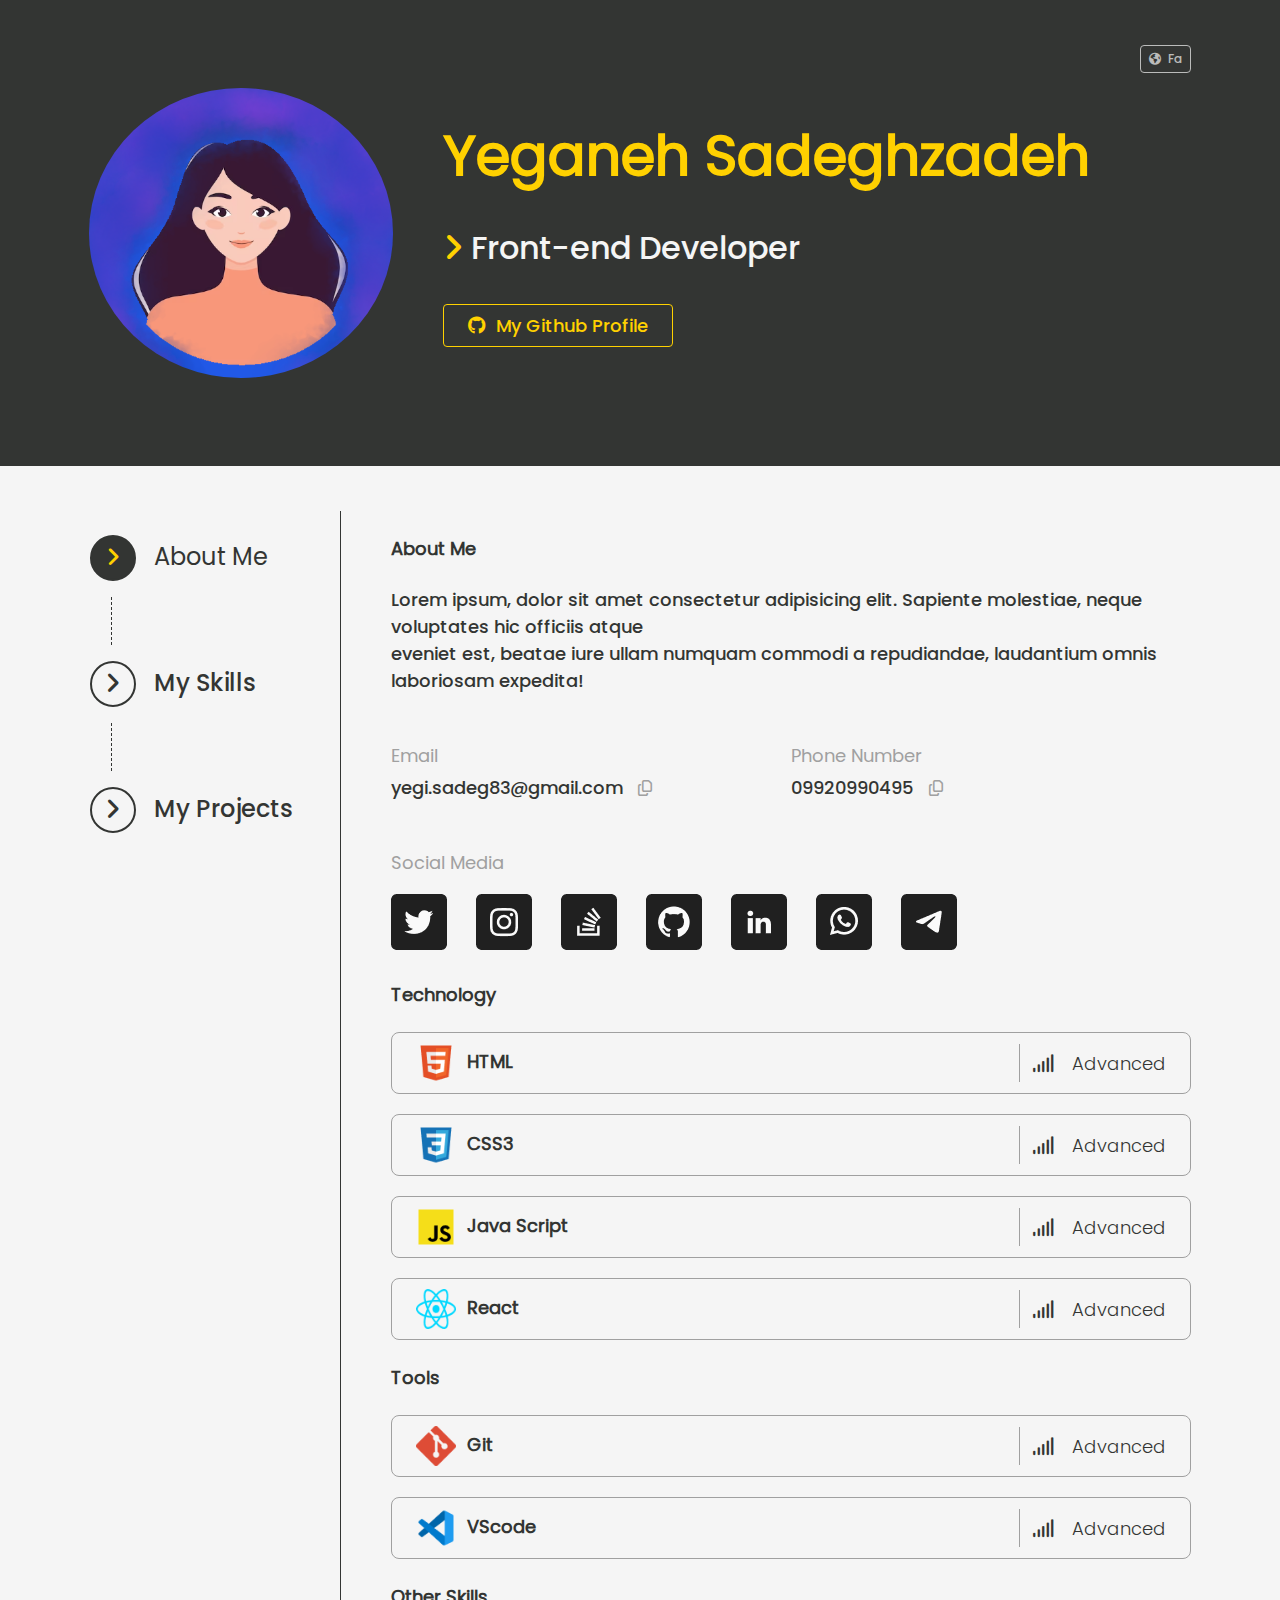
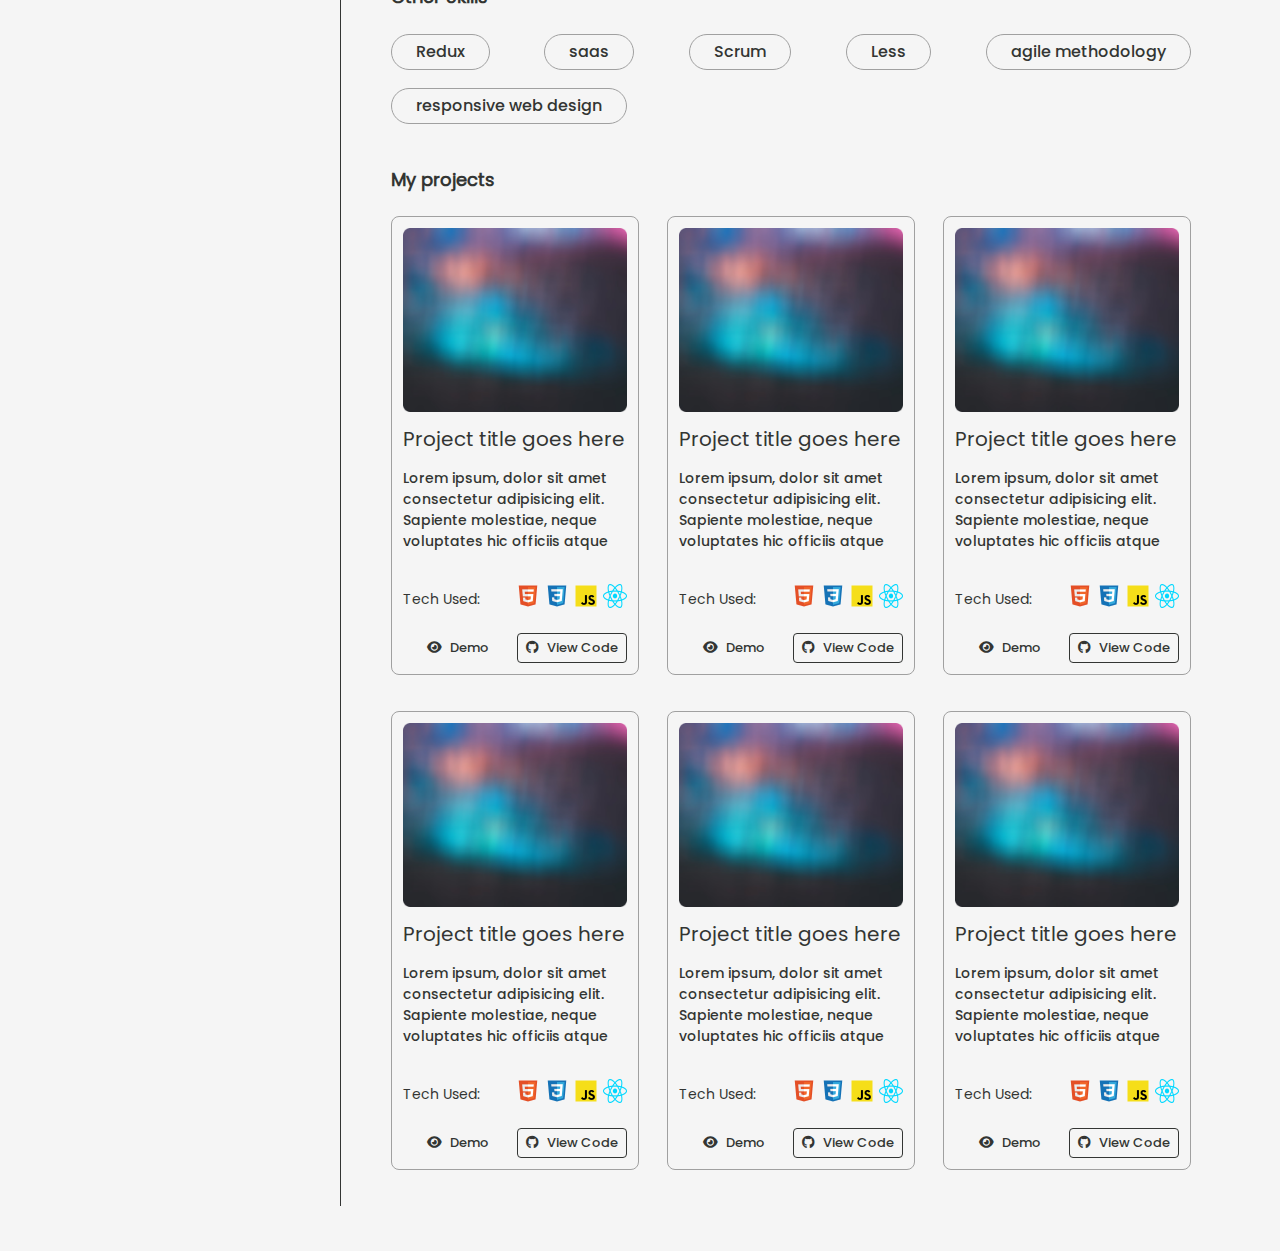
==== commit 769fe5bb: "Creating the My projects section" ====
--- a/index.html
+++ b/index.html
@@ -180,110 +180,173 @@
             <li><p>responsive web design</p></li>
           </ul>
         </section>
+        <!-- My projects -->
         <section>
           <h4>My projects</h4>
-          <div>
-            <img src="./assets/placeholder.png" alt="placeholder img" />
-            <h6>Project title goes here</h6>
-            <p>
-              Lorem ipsum, dolor sit amet consectetur adipisicing elit. Sapiente
-              molestiae, neque voluptates hic officiis atque
-            </p>
-            Tech Used:
-            <ul>
-              <li><img src="./assets/icons/html.png" alt="html" /></li>
-              <li><img src="./assets/icons/css.png" alt="css" /></li>
-              <li><img src="./assets/icons/js.png" alt="Javascript" /></li>
-              <li><img src="./assets/icons/react.png" alt="react" /></li>
-            </ul>
-            <a href="#">Demo</a>
-            <a href="#">View Code</a>
-          </div>
-          <div>
-            <img src="./assets/placeholder.png" alt="placeholder img" />
-            <h6>Project title goes here</h6>
-            <p>
-              Lorem ipsum, dolor sit amet consectetur adipisicing elit. Sapiente
-              molestiae, neque voluptates hic officiis atque
-            </p>
-            Tech Used:
-            <ul>
-              <li><img src="./assets/icons/html.png" alt="html" /></li>
-              <li><img src="./assets/icons/css.png" alt="css" /></li>
-              <li><img src="./assets/icons/js.png" alt="Javascript" /></li>
-              <li><img src="./assets/icons/react.png" alt="react" /></li>
-            </ul>
-            <a href="#">Demo</a>
-            <a href="#">View Code</a>
-          </div>
-          <div>
-            <img src="./assets/placeholder.png" alt="placeholder img" />
-            <h6>Project title goes here</h6>
-            <p>
-              Lorem ipsum, dolor sit amet consectetur adipisicing elit. Sapiente
-              molestiae, neque voluptates hic officiis atque
-            </p>
-            Tech Used:
-            <ul>
-              <li><img src="./assets/icons/html.png" alt="html" /></li>
-              <li><img src="./assets/icons/css.png" alt="css" /></li>
-              <li><img src="./assets/icons/js.png" alt="Javascript" /></li>
-              <li><img src="./assets/icons/react.png" alt="react" /></li>
-            </ul>
-            <a href="#">Demo</a>
-            <a href="#">View Code</a>
-          </div>
-          <div>
-            <img src="./assets/placeholder.png" alt="placeholder img" />
-            <h6>Project title goes here</h6>
-            <p>
-              Lorem ipsum, dolor sit amet consectetur adipisicing elit. Sapiente
-              molestiae, neque voluptates hic officiis atque
-            </p>
-            Tech Used:
-            <ul>
-              <li><img src="./assets/icons/html.png" alt="html" /></li>
-              <li><img src="./assets/icons/css.png" alt="css" /></li>
-              <li><img src="./assets/icons/js.png" alt="Javascript" /></li>
-              <li><img src="./assets/icons/react.png" alt="react" /></li>
-            </ul>
-            <a href="#">Demo</a>
-            <a href="#">View Code</a>
-          </div>
-          <div>
-            <img src="./assets/placeholder.png" alt="placeholder img" />
-            <h6>Project title goes here</h6>
-            <p>
-              Lorem ipsum, dolor sit amet consectetur adipisicing elit. Sapiente
-              molestiae, neque voluptates hic officiis atque
-            </p>
-            Tech Used:
-            <ul>
-              <li><img src="./assets/icons/html.png" alt="html" /></li>
-              <li><img src="./assets/icons/css.png" alt="css" /></li>
-              <li><img src="./assets/icons/js.png" alt="Javascript" /></li>
-              <li><img src="./assets/icons/react.png" alt="react" /></li>
-            </ul>
-            <a href="#">Demo</a>
-            <a href="#">View Code</a>
-          </div>
-          <div>
-            <img src="./assets/placeholder.png" alt="placeholder img" />
-            <h6>Project title goes here</h6>
-            <p>
-              Lorem ipsum, dolor sit amet consectetur adipisicing elit. Sapiente
-              molestiae, neque voluptates hic officiis atque
-            </p>
-            Tech Used:
-            <ul>
-              <li><img src="./assets/icons/html.png" alt="html" /></li>
-              <li><img src="./assets/icons/css.png" alt="css" /></li>
-              <li><img src="./assets/icons/js.png" alt="Javascript" /></li>
-              <li><img src="./assets/icons/react.png" alt="react" /></li>
-            </ul>
-            <a href="#">Demo</a>
-            <a href="#">View Code</a>
-          </div>
+          <div class="projects">
+          <div class="project">
+            <img src="./assets/placeholder.png" alt="placeholder img" />
+            <h6 class="title">Project title goes here</h6>
+            <p class="description">
+              Lorem ipsum, dolor sit amet consectetur adipisicing elit. Sapiente
+              molestiae, neque voluptates hic officiis atque
+            </p>
+            <div class="tech">
+              <p>Tech Used:</p>
+              <ul>
+                <li><img src="./assets/icons/html.png" alt="html" /></li>
+                <li><img src="./assets/icons/css.png" alt="css" /></li>
+                <li><img src="./assets/icons/js.png" alt="Javascript" /></li>
+                <li><img src="./assets/icons/react.png" alt="react" /></li>
+              </ul>
+            </div>
+            <div class="buttons">
+              <a href="#" >
+                <i class="fa-solid fa-eye"></i>
+                Demo
+              </a>
+              <a href="#">
+                <i class="fa-brands fa-github"></i>
+                View Code
+              </a>
+            </div>
+          </div>
+          <div class="project">
+            <img src="./assets/placeholder.png" alt="placeholder img" />
+            <h6 class="title">Project title goes here</h6>
+            <p class="description">
+              Lorem ipsum, dolor sit amet consectetur adipisicing elit. Sapiente
+              molestiae, neque voluptates hic officiis atque
+            </p>
+            <div class="tech">
+              <p>Tech Used:</p>
+              <ul>
+                <li><img src="./assets/icons/html.png" alt="html" /></li>
+                <li><img src="./assets/icons/css.png" alt="css" /></li>
+                <li><img src="./assets/icons/js.png" alt="Javascript" /></li>
+                <li><img src="./assets/icons/react.png" alt="react" /></li>
+              </ul>
+            </div>
+            <div class="buttons">
+              <a href="#" >
+                <i class="fa-solid fa-eye"></i>
+                Demo
+              </a>
+              <a href="#">
+                <i class="fa-brands fa-github"></i>
+                View Code
+              </a>
+            </div>
+          </div>
+          <div class="project">
+            <img src="./assets/placeholder.png" alt="placeholder img" />
+            <h6 class="title">Project title goes here</h6>
+            <p class="description">
+              Lorem ipsum, dolor sit amet consectetur adipisicing elit. Sapiente
+              molestiae, neque voluptates hic officiis atque
+            </p>
+            <div class="tech">
+              <p>Tech Used:</p>
+              <ul>
+                <li><img src="./assets/icons/html.png" alt="html" /></li>
+                <li><img src="./assets/icons/css.png" alt="css" /></li>
+                <li><img src="./assets/icons/js.png" alt="Javascript" /></li>
+                <li><img src="./assets/icons/react.png" alt="react" /></li>
+              </ul>
+            </div>
+            <div class="buttons">
+              <a href="#" >
+                <i class="fa-solid fa-eye"></i>
+                Demo
+              </a>
+              <a href="#">
+                <i class="fa-brands fa-github"></i>
+                View Code
+              </a>
+            </div>
+          </div>
+          <div class="project">
+            <img src="./assets/placeholder.png" alt="placeholder img" />
+            <h6 class="title">Project title goes here</h6>
+            <p class="description">
+              Lorem ipsum, dolor sit amet consectetur adipisicing elit. Sapiente
+              molestiae, neque voluptates hic officiis atque
+            </p>
+            <div class="tech">
+              <p>Tech Used:</p>
+              <ul>
+                <li><img src="./assets/icons/html.png" alt="html" /></li>
+                <li><img src="./assets/icons/css.png" alt="css" /></li>
+                <li><img src="./assets/icons/js.png" alt="Javascript" /></li>
+                <li><img src="./assets/icons/react.png" alt="react" /></li>
+              </ul>
+            </div>
+            <div class="buttons">
+              <a href="#" >
+                <i class="fa-solid fa-eye"></i>
+                Demo
+              </a>
+              <a href="#">
+                <i class="fa-brands fa-github"></i>
+                View Code
+              </a>
+            </div>
+          </div>
+          <div class="project">
+            <img src="./assets/placeholder.png" alt="placeholder img" />
+            <h6 class="title">Project title goes here</h6>
+            <p class="description">
+              Lorem ipsum, dolor sit amet consectetur adipisicing elit. Sapiente
+              molestiae, neque voluptates hic officiis atque
+            </p>
+            <div class="tech">
+              <p>Tech Used:</p>
+              <ul>
+                <li><img src="./assets/icons/html.png" alt="html" /></li>
+                <li><img src="./assets/icons/css.png" alt="css" /></li>
+                <li><img src="./assets/icons/js.png" alt="Javascript" /></li>
+                <li><img src="./assets/icons/react.png" alt="react" /></li>
+              </ul>
+            </div>
+            <div class="buttons">
+              <a href="#" >
+                <i class="fa-solid fa-eye"></i>
+                Demo
+              </a>
+              <a href="#">
+                <i class="fa-brands fa-github"></i>
+                View Code
+              </a>
+            </div>
+          </div>
+          <div class="project">
+            <img src="./assets/placeholder.png" alt="placeholder img" />
+            <h6 class="title">Project title goes here</h6>
+            <p class="description">
+              Lorem ipsum, dolor sit amet consectetur adipisicing elit. Sapiente
+              molestiae, neque voluptates hic officiis atque
+            </p>
+            <div class="tech">
+              <p>Tech Used:</p>
+              <ul>
+                <li><img src="./assets/icons/html.png" alt="html" /></li>
+                <li><img src="./assets/icons/css.png" alt="css" /></li>
+                <li><img src="./assets/icons/js.png" alt="Javascript" /></li>
+                <li><img src="./assets/icons/react.png" alt="react" /></li>
+              </ul>
+            </div>
+            <div class="buttons">
+              <a href="#" >
+                <i class="fa-solid fa-eye"></i>
+                Demo
+              </a>
+              <a href="#">
+                <i class="fa-brands fa-github"></i>
+                View Code
+              </a>
+            </div>
+          </div>
+        </div>
         </section>
       </div>
     </div>
--- a/styles/style.css
+++ b/styles/style.css
@@ -2,7 +2,7 @@
 
 * {
   font-family: "Poppins", sans-serif;
-  box-sizing: border-box;
+  transition: all 0.3s;
 }
 
 body {
@@ -30,6 +30,10 @@
   color: #a0a0a0;
   font-weight: 500;
   font-size: 18px;
+}
+
+h6 {
+  margin: 0;
 }
 
 /* Container */
@@ -161,7 +165,7 @@
 /* sections */
 
 .sections {
-  width: 700px;
+  width: 800px;
   border-left: 1px solid #333533;
   padding-left: 50px;
 }
@@ -306,3 +310,82 @@
   font-size: 16px;
   line-height: 16px;
 }
+
+/* My projects */
+
+.projects {
+  display: flex;
+  flex-wrap: wrap;
+  justify-content: space-between;
+}
+
+.project {
+  border: 1px solid #a0a0a0;
+  border-radius: 8px;
+  padding: 11px;
+  width: 28%;
+  display: flex;
+  flex-direction: column;
+  margin-bottom: 36px;
+}
+
+.project .title {
+  font-weight: 500;
+  font-size: 20px;
+  margin-top: 12px;
+}
+
+.project .description {
+  font-size: 14px;
+}
+
+.tech {
+  display: flex;
+  justify-content: space-between;
+  align-items: center;
+}
+
+.tech p {
+  font-size: 14px;
+  font-weight: 500;
+}
+
+.tech ul li {
+  display: inline-block;
+}
+
+.tech ul li img {
+  width: 24px;
+}
+
+.project .buttons {
+  display: flex;
+}
+
+.project .buttons a {
+  width: 50%;
+  color: #333533;
+  font-size: 13px;
+  padding: 4px 8px;
+  border: 1px solid transparent;
+  text-align: center;
+}
+
+.project .buttons a:last-child,
+.project .buttons a:first-child:hover {
+  border: 1px solid #333533;
+  border-radius: 4px;
+}
+
+.project .buttons a:last-child {
+  margin-left: 4px;
+}
+
+.project .buttons a:last-child:hover {
+  color: #f5f5f5;
+  background-color: #333533;
+}
+
+.project .buttons a i {
+  margin-right: 5px;
+}
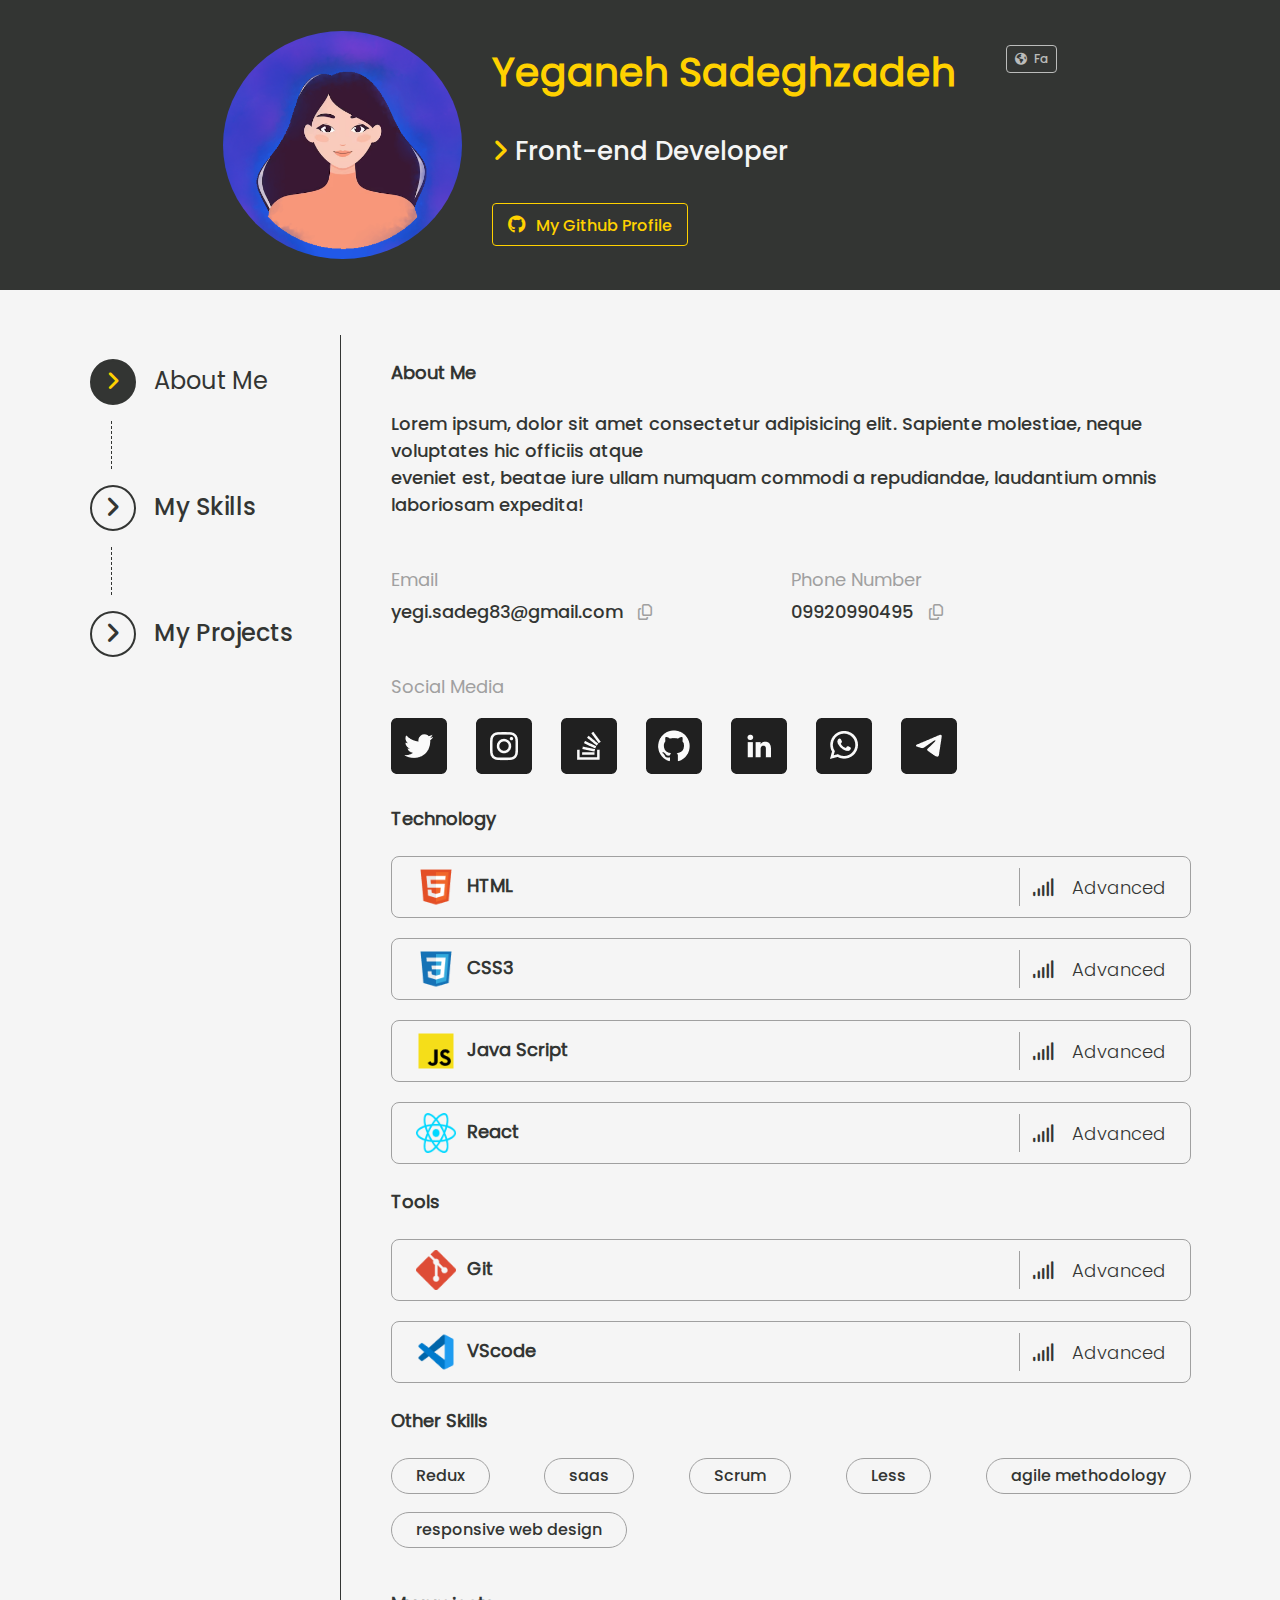
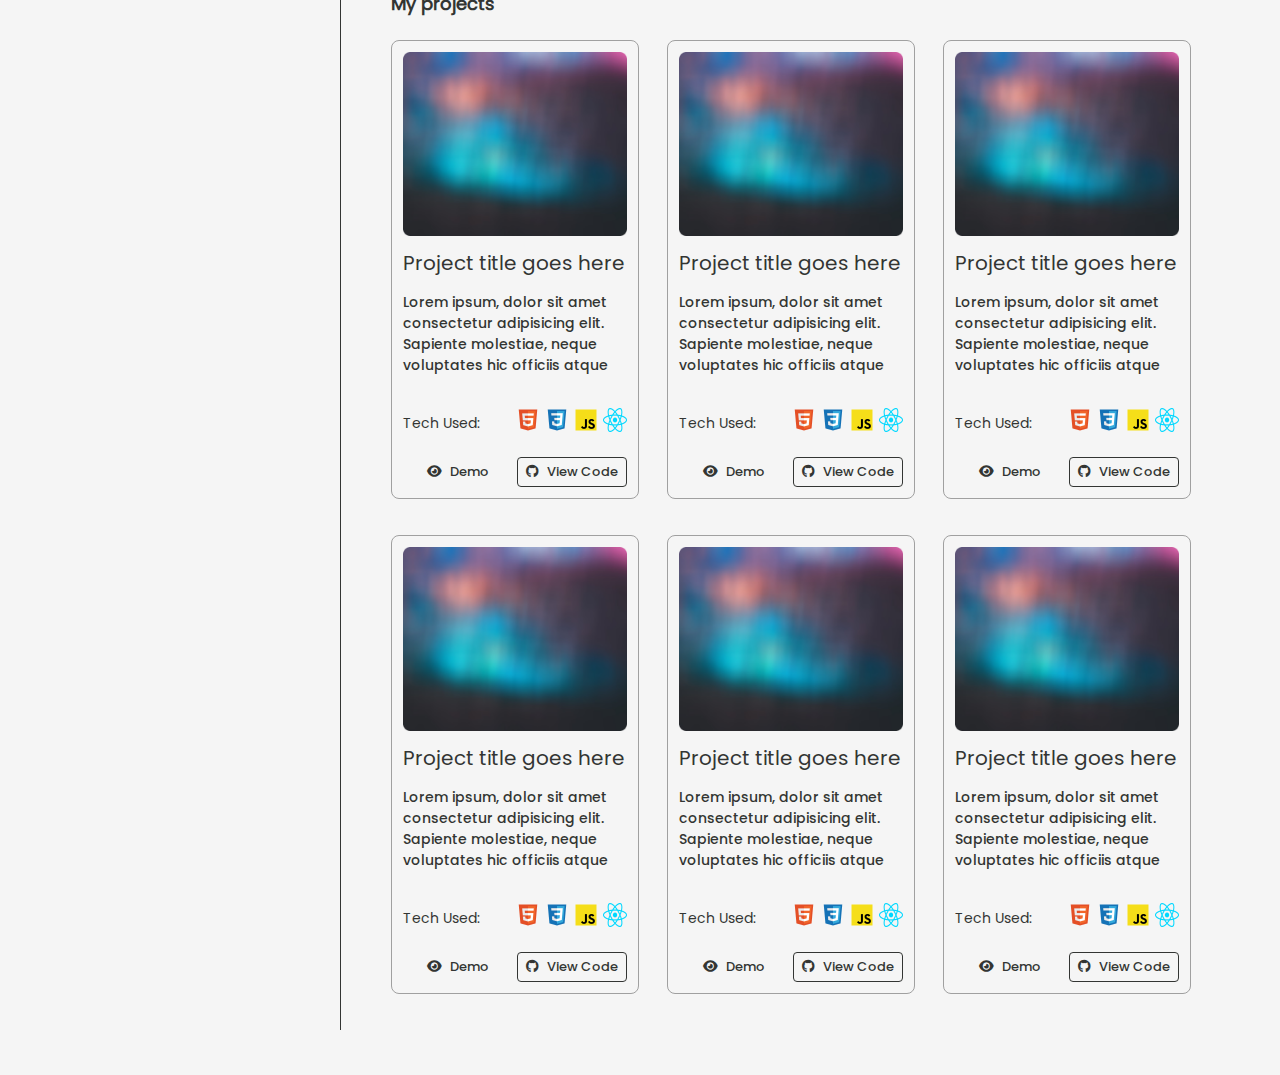
==== commit a94b988b: "Update header styles" ====
--- a/index.html
+++ b/index.html
@@ -24,8 +24,8 @@
         </h2>
         <a href="#" target="_blank" class="button">
           <i class="fa-brands fa-github"></i>
-          My Github Profile</a
-        >
+         <p> My Github Profile</p>
+         </a>
       </div>
       <a href="#" class="lang">
         <i class="fa-solid fa-earth-americas"></i>
--- a/styles/style.css
+++ b/styles/style.css
@@ -49,29 +49,28 @@
 
 .header {
   background-color: #333533;
-  height: 376px;
+  height: 200px;
   align-items: center;
 }
 
 .header img {
-  /* width: 290px; */
-  height: 290px;
+  height: 228px;
   border-radius: 50%;
 }
 
 .header .title {
-  margin: 0 50px;
+  margin: 0 50px 0 30px;
 }
 
 .header .title h1 {
-  font-size: 56px;
+  font-size: 39px;
   margin: 0;
   line-height: 1;
 }
 
 .header .position {
   color: #f5f5f5;
-  font-size: 32px;
+  font-size: 26px;
   margin: 40px 0;
 }
 
@@ -85,7 +84,14 @@
 .button {
   border: 1px solid #ffd100;
   border-radius: 4px;
-  padding: 8px 24px;
+  padding: 8px 15px;
+}
+
+.button p {
+  display: inline-block;
+  font-size: 16px;
+  line-height: 16px;
+  margin: 0;
 }
 
 .button:hover,
